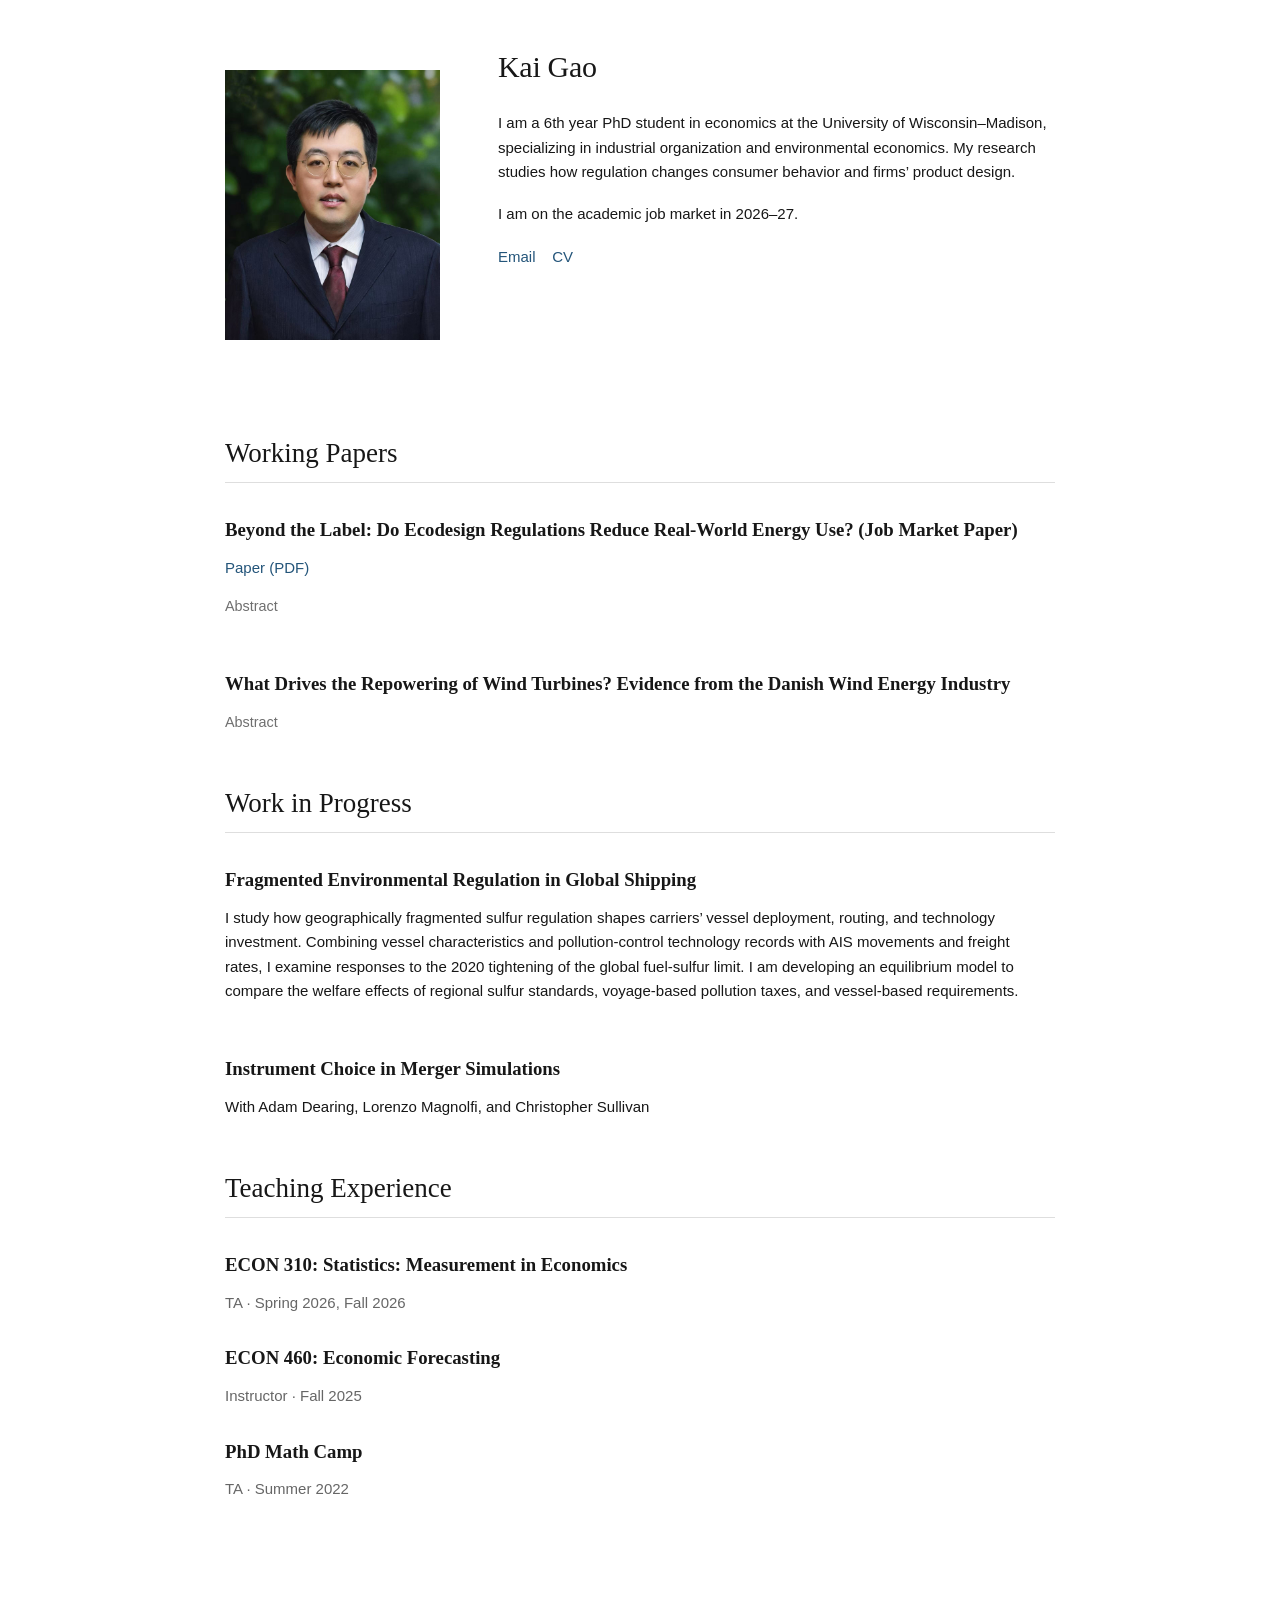
==== docs/index.html @ be26fd82 "Add wind turbine paper abstract" ====
<!DOCTYPE html>
<html xmlns="http://www.w3.org/1999/xhtml" lang="en" xml:lang="en"><head>

<meta charset="utf-8">
<meta name="generator" content="quarto-1.10.18">

<meta name="viewport" content="width=device-width, initial-scale=1.0, user-scalable=yes">

<meta name="description" content="Kai Gao is an Economics PhD candidate at UW–Madison studying industrial organization, environmental economics, energy regulation, and firm product design.">

<title>Kai Gao | Economics PhD Candidate | UW–Madison</title>
<style>
/* Default styles provided by pandoc.
** See https://pandoc.org/MANUAL.html#variables-for-html for config info.
*/
span.smallcaps{font-variant: small-caps;}
div.columns{display: flex; gap: 1.5em;}
div.column{flex: auto;}
@media screen {
div.columns{gap: min(4vw, 1.5em);}
div.column{overflow-x: auto;}
}
div.hanging-indent{margin-left: 1.5em; text-indent: -1.5em;}
ul.task-list{list-style: none;}
ul.task-list li input[type="checkbox"] {
  width: 0.8em;
  margin: 0 0.8em 0.2em -1em; /* quarto-specific, see https://github.com/quarto-dev/quarto-cli/issues/4556 */ 
  vertical-align: middle;
}
.display.math{display: block; text-align: center; margin: 0.5rem auto;}
</style>


<script src="site_libs/clipboard/clipboard.min.js"></script>
<script src="site_libs/quarto-html/tabby.min.js"></script>
<script src="site_libs/quarto-html/popper.min.js"></script>
<script src="site_libs/quarto-html/tippy.umd.min.js"></script>
<link href="site_libs/quarto-html/tippy.css" rel="stylesheet">
<link href="site_libs/quarto-html/light-border.css" rel="stylesheet">
<link href="site_libs/quarto-html/quarto-html-640605f58ae58ee79329c070719e555b.min.css" rel="stylesheet" append-hash="true" data-mode="light">
<link href="site_libs/quarto-html/quarto-syntax-highlighting-64a204ab8560d761af7679ceaba22944.css" rel="stylesheet" id="quarto-text-highlighting-styles">
<style>html{ scroll-behavior: smooth; }</style>
<link rel="canonical" href="https://kgao33.github.io/">


<link rel="stylesheet" href="styles.css">
</head>

<body>





<div class="page-shell">
<div class="hero">
<div class="hero-photo">
<p><img src="images/photo.JPG" class="profile-photo img-fluid" alt="Kai Gao"></p>
</div>
<section id="kai-gao" class="hero-copy">
<h1>Kai Gao</h1>
<p>I am a 6th year PhD student in economics at the University of Wisconsin–Madison, specializing in industrial organization and environmental economics. My research studies how regulation changes consumer behavior and firms’ product design.</p>
<p>I am on the academic job market in 2026–27.</p>
<p><a href="mailto:kgao33@wisc.edu">Email</a> &nbsp;&nbsp; <a href="files/Kai_Gao_CV.pdf">CV</a></p>
</section>
</div>
<h2 id="working-papers">Working Papers</h2>
<section id="beyond-the-label-do-ecodesign-regulations-reduce-real-world-energy-use-jmp" class="paper">
<h3>Beyond the Label: Do Ecodesign Regulations Reduce Real-World Energy Use? (Job Market Paper)</h3>
<p><a href="files/Gao_JMP.pdf">Paper (PDF)</a></p>
<details>
<summary>
Abstract
</summary>
<p>
This paper studies how ecodesign regulation shapes product design and consumer welfare when compliance is tied to a single operating mode rather than overall use. I examine the German washing machine market following the 2021 EU reform, which rescaled energy labels based on Eco-program efficiency and capped the program’s duration to make Eco washes more convenient for consumers. Combining detailed product and wash-program data with an original household survey, I find that consumers prefer higher energy-efficiency ratings, yet use Eco for only about 10 percent of their wash cycles. Survey responses indicate that many interpret the label as measuring whole-machine efficiency. Meanwhile, firms offer more energy-efficient Eco programs but more energy-intensive Cotton programs. To explain these responses, I develop an equilibrium model of product entry and program design and estimate it using a novel approach combining composite conditional likelihood with Gibbs sampling, obtaining estimates comparable to those from full portfolio likelihood without enumerating each firm’s large portfolio choice set. The estimates indicate that the duration cap shifts households that value cleaning performance toward Cotton programs, as shorter Eco cycles clean less thoroughly. This substitution increases firms’ incentives to offer longer, more energy-intensive Cotton cycles. Counterfactual results indicate that, relative to a no-reform benchmark, the 2021 reform increases electricity consumption by 3.12 percent and reduces consumer welfare by €231.1 million. Broadening the efficiency index to include Cotton programs can further increase consumer surplus and reduce electricity expenditure.
</p>
</details>
</section>
<section id="what-drives-the-repowering-of-wind-turbines-evidence-from-the-danish-wind-energy-industry" class="paper">
<h3>What Drives the Repowering of Wind Turbines? Evidence from the Danish Wind Energy Industry</h3>
<details>
<summary>
Abstract
</summary>
<p>
Renewable-energy subsidies affect both investment in new equipment and the incentive to retain existing capital. I study this trade-off in the Danish wind industry, where developers can continue operating, replace aging turbines, or retire a project. I combine turbine records for 2000–2020 with electricity prices and subsidy rules, and develop a dynamic model of project operation and replacement. The revised solution method approximates value functions using basis functions. Repowering is concentrated around early subsidy deadlines. In the historical estimates, feed-in support and scrapping certificates together increase repowered capacity by about 15 percent relative to a scenario without either policy. Extending the modeled support period from ten to twenty years instead reduces repowered capacity by about 4 percent. Longer support raises the return to new investment but also increases the value of keeping existing turbines. A new counterfactual targets production support to project capacity; its quantitative effects await re-estimation. These results highlight the importance of subsidy duration for capital renewal, subject to limitations in project measurement and the estimated investment-cost scale.
</p>
</details>
</section>
<h2 id="work-in-progress">Work in Progress</h2>
<section id="fragmented-environmental-regulation-in-global-shipping" class="paper">
<h3>Fragmented Environmental Regulation in Global Shipping</h3>
<p>I study how geographically fragmented sulfur regulation shapes carriers’ vessel deployment, routing, and technology investment. Combining vessel characteristics and pollution-control technology records with AIS movements and freight rates, I examine responses to the 2020 tightening of the global fuel-sulfur limit. I am developing an equilibrium model to compare the welfare effects of regional sulfur standards, voyage-based pollution taxes, and vessel-based requirements.</p>
</section>
<section id="instrument-choice-in-merger-simulations" class="paper">
<h3>Instrument Choice in Merger Simulations</h3>
<p>With Adam Dearing, Lorenzo Magnolfi, and Christopher Sullivan</p>
</section>
<h2 id="teaching-experience">Teaching Experience</h2>
<section id="econ-310-statistics-measurement-in-economics" class="teaching-entry">
<h3>ECON 310: Statistics: Measurement in Economics</h3>
<p>TA · Spring 2026, Fall 2026</p>
</section>
<section id="econ-460-economic-forecasting" class="teaching-entry">
<h3>ECON 460: Economic Forecasting</h3>
<p>Instructor · Fall 2025</p>
</section>
<section id="phd-math-camp" class="teaching-entry">
<h3>PhD Math Camp</h3>
<p>TA · Summer 2022</p>
</section>
</div>


<script id="quarto-html-after-body" type="application/javascript">
  window.document.addEventListener("DOMContentLoaded", function (event) {
    const tabsets =  window.document.querySelectorAll(".panel-tabset-tabby")
    tabsets.forEach(function(tabset) {
      const tabby = new Tabby('#' + tabset.id);
    });
    const isCodeAnnotation = (el) => {
      for (const clz of el.classList) {
        if (clz.startsWith('code-annotation-')) {                     
          return true;
        }
      }
      return false;
    }
    const onCopySuccess = function(e) {
      // button target
      const button = e.trigger;
      // don't keep focus
      button.blur();
      // flash "checked"
      button.classList.add('code-copy-button-checked');
      var currentTitle = button.getAttribute("title");
      button.setAttribute("title", "Copied!");
      let tooltip;
      if (window.bootstrap) {
        button.setAttribute("data-bs-toggle", "tooltip");
        button.setAttribute("data-bs-placement", "left");
        button.setAttribute("data-bs-title", "Copied!");
        tooltip = new bootstrap.Tooltip(button, 
          { trigger: "manual", 
            customClass: "code-copy-button-tooltip",
            offset: [0, -8]});
        tooltip.show();    
      }
      setTimeout(function() {
        if (tooltip) {
          tooltip.hide();
          button.removeAttribute("data-bs-title");
          button.removeAttribute("data-bs-toggle");
          button.removeAttribute("data-bs-placement");
        }
        button.setAttribute("title", currentTitle);
        button.classList.remove('code-copy-button-checked');
      }, 1000);
      // clear code selection
      e.clearSelection();
    }
    const getTextToCopy = function(trigger) {
      const outerScaffold = trigger.parentElement.cloneNode(true);
      const codeEl = outerScaffold.querySelector('code');
      for (const childEl of codeEl.children) {
        if (isCodeAnnotation(childEl)) {
          childEl.remove();
        }
      }
      return codeEl.innerText;
    }
    const clipboard = new window.ClipboardJS('.code-copy-button:not([data-in-quarto-modal])', {
      text: getTextToCopy
    });
    clipboard.on('success', onCopySuccess);
    if (window.document.getElementById('quarto-embedded-source-code-modal')) {
      const clipboardModal = new window.ClipboardJS('.code-copy-button[data-in-quarto-modal]', {
        text: getTextToCopy,
        container: window.document.getElementById('quarto-embedded-source-code-modal')
      });
      clipboardModal.on('success', onCopySuccess);
    }
      var localhostRegex = new RegExp(/^(?:http|https):\/\/localhost\:?[0-9]*\//);
      var mailtoRegex = new RegExp(/^mailto:/);
        var filterRegex = new RegExp("https:\/\/kgao33\.github\.io\/");
      var isInternal = (href) => {
          return filterRegex.test(href) || localhostRegex.test(href) || mailtoRegex.test(href);
      }
      // Inspect non-navigation links and adorn them if external
     var links = window.document.querySelectorAll('a[href]:not(.nav-link):not(.navbar-brand):not(.toc-action):not(.sidebar-link):not(.sidebar-item-toggle):not(.pagination-link):not(.no-external):not([aria-hidden]):not(.dropdown-item):not(.quarto-navigation-tool):not(.about-link)');
      for (var i=0; i<links.length; i++) {
        const link = links[i];
        if (!isInternal(link.href)) {
          // undo the damage that might have been done by quarto-nav.js in the case of
          // links that we want to consider external
          if (link.dataset.originalHref !== undefined) {
            link.href = link.dataset.originalHref;
          }
            // target, if specified
            link.setAttribute("target", "_blank");
            if (link.getAttribute("rel") === null) {
              link.setAttribute("rel", "noopener");
            }
        }
      }
    function tippyHover(el, contentFn, onTriggerFn, onUntriggerFn) {
      const config = {
        allowHTML: true,
        maxWidth: 500,
        delay: 100,
        arrow: false,
        appendTo: function(el) {
            return el.parentElement;
        },
        interactive: true,
        interactiveBorder: 10,
        theme: 'light-border',
        placement: 'bottom-start',
      };
      if (contentFn) {
        config.content = contentFn;
      }
      if (onTriggerFn) {
        config.onTrigger = onTriggerFn;
      }
      if (onUntriggerFn) {
        config.onUntrigger = onUntriggerFn;
      }
      window.tippy(el, config); 
    }
    const noterefs = window.document.querySelectorAll('a[role="doc-noteref"]');
    for (var i=0; i<noterefs.length; i++) {
      const ref = noterefs[i];
      tippyHover(ref, function() {
        // use id or data attribute instead here
        let href = ref.getAttribute('data-footnote-href') || ref.getAttribute('href');
        try { href = new URL(href).hash; } catch {}
        const id = href.replace(/^#\/?/, "");
        const note = window.document.getElementById(id);
        if (note) {
          return note.innerHTML;
        } else {
          return "";
        }
      });
    }
    const xrefs = window.document.querySelectorAll('a.quarto-xref');
    const processXRef = (id, note) => {
      // Strip column container classes
      const stripColumnClz = (el) => {
        el.classList.remove("page-full", "page-columns");
        if (el.children) {
          for (const child of el.children) {
            stripColumnClz(child);
          }
        }
      }
      stripColumnClz(note)
      if (id === null || id.startsWith('sec-')) {
        // Special case sections, only their first couple elements
        const container = document.createElement("div");
        if (note.children && note.children.length > 2) {
          container.appendChild(note.children[0].cloneNode(true));
          for (let i = 1; i < note.children.length; i++) {
            const child = note.children[i];
            if (child.tagName === "P" && child.innerText === "") {
              continue;
            } else {
              container.appendChild(child.cloneNode(true));
              break;
            }
          }
          if (window.Quarto?.typesetMath) {
            window.Quarto.typesetMath(container);
          }
          return container.innerHTML
        } else {
          if (window.Quarto?.typesetMath) {
            window.Quarto.typesetMath(note);
          }
          return note.innerHTML;
        }
      } else {
        // Remove any anchor links if they are present
        const anchorLink = note.querySelector('a.anchorjs-link');
        if (anchorLink) {
          anchorLink.remove();
        }
        if (window.Quarto?.typesetMath) {
          window.Quarto.typesetMath(note);
        }
        if (note.classList.contains("callout")) {
          return note.outerHTML;
        } else {
          return note.innerHTML;
        }
      }
    }
    for (var i=0; i<xrefs.length; i++) {
      const xref = xrefs[i];
      tippyHover(xref, undefined, function(instance) {
        instance.disable();
        let url = xref.getAttribute('href');
        let hash = undefined; 
        if (url.startsWith('#')) {
          hash = url;
        } else {
          try { hash = new URL(url).hash; } catch {}
        }
        if (hash) {
          const id = hash.replace(/^#\/?/, "");
          const note = window.document.getElementById(id);
          if (note !== null) {
            try {
              const html = processXRef(id, note.cloneNode(true));
              instance.setContent(html);
            } finally {
              instance.enable();
              instance.show();
            }
          } else {
            // See if we can fetch this
            fetch(url.split('#')[0])
            .then(res => res.text())
            .then(html => {
              const parser = new DOMParser();
              const htmlDoc = parser.parseFromString(html, "text/html");
              const note = htmlDoc.getElementById(id);
              if (note !== null) {
                const html = processXRef(id, note);
                instance.setContent(html);
              } 
            }).finally(() => {
              instance.enable();
              instance.show();
            });
          }
        } else {
          // See if we can fetch a full url (with no hash to target)
          // This is a special case and we should probably do some content thinning / targeting
          fetch(url)
          .then(res => res.text())
          .then(html => {
            const parser = new DOMParser();
            const htmlDoc = parser.parseFromString(html, "text/html");
            const note = htmlDoc.querySelector('main.content');
            if (note !== null) {
              // This should only happen for chapter cross references
              // (since there is no id in the URL)
              // remove the first header
              if (note.children.length > 0 && note.children[0].tagName === "HEADER") {
                note.children[0].remove();
              }
              const html = processXRef(null, note);
              instance.setContent(html);
            } 
          }).finally(() => {
            instance.enable();
            instance.show();
          });
        }
      }, function(instance) {
      });
    }
        let selectedAnnoteEl;
        const selectorForAnnotation = ( cell, annotation) => {
          let cellAttr = 'data-code-cell="' + cell + '"';
          let lineAttr = 'data-code-annotation="' +  annotation + '"';
          const selector = 'span[' + cellAttr + '][' + lineAttr + ']';
          return selector;
        }
        const selectCodeLines = (annoteEl) => {
          const doc = window.document;
          const targetCell = annoteEl.getAttribute("data-target-cell");
          const targetAnnotation = annoteEl.getAttribute("data-target-annotation");
          const annoteSpan = window.document.querySelector(selectorForAnnotation(targetCell, targetAnnotation));
          const lines = annoteSpan.getAttribute("data-code-lines").split(",");
          const lineIds = lines.map((line) => {
            return targetCell + "-" + line;
          })
          let top = null;
          let height = null;
          let parent = null;
          if (lineIds.length > 0) {
              //compute the position of the single el (top and bottom and make a div)
              const el = window.document.getElementById(lineIds[0]);
              top = el.offsetTop;
              height = el.offsetHeight;
              parent = el.parentElement.parentElement;
            if (lineIds.length > 1) {
              const lastEl = window.document.getElementById(lineIds[lineIds.length - 1]);
              const bottom = lastEl.offsetTop + lastEl.offsetHeight;
              height = bottom - top;
            }
            if (top !== null && height !== null && parent !== null) {
              // cook up a div (if necessary) and position it 
              let div = window.document.getElementById("code-annotation-line-highlight");
              if (div === null) {
                div = window.document.createElement("div");
                div.setAttribute("id", "code-annotation-line-highlight");
                div.style.position = 'absolute';
                parent.appendChild(div);
              }
              div.style.top = top - 2 + "px";
              div.style.height = height + 4 + "px";
              div.style.left = 0;
              let gutterDiv = window.document.getElementById("code-annotation-line-highlight-gutter");
              if (gutterDiv === null) {
                gutterDiv = window.document.createElement("div");
                gutterDiv.setAttribute("id", "code-annotation-line-highlight-gutter");
                gutterDiv.style.position = 'absolute';
                const codeCell = window.document.getElementById(targetCell);
                const gutter = codeCell.querySelector('.code-annotation-gutter');
                gutter.appendChild(gutterDiv);
              }
              gutterDiv.style.top = top - 2 + "px";
              gutterDiv.style.height = height + 4 + "px";
            }
            selectedAnnoteEl = annoteEl;
          }
        };
        const unselectCodeLines = () => {
          const elementsIds = ["code-annotation-line-highlight", "code-annotation-line-highlight-gutter"];
          elementsIds.forEach((elId) => {
            const div = window.document.getElementById(elId);
            if (div) {
              div.remove();
            }
          });
          selectedAnnoteEl = undefined;
        };
          // Handle positioning of the toggle
      window.addEventListener(
        "resize",
        throttle(() => {
          elRect = undefined;
          if (selectedAnnoteEl) {
            selectCodeLines(selectedAnnoteEl);
          }
        }, 10)
      );
      function throttle(fn, ms) {
      let throttle = false;
      let timer;
        return (...args) => {
          if(!throttle) { // first call gets through
              fn.apply(this, args);
              throttle = true;
          } else { // all the others get throttled
              if(timer) clearTimeout(timer); // cancel #2
              timer = setTimeout(() => {
                fn.apply(this, args);
                timer = throttle = false;
              }, ms);
          }
        };
      }
        // Attach click handler to the DT
        const annoteDls = window.document.querySelectorAll('dt[data-target-cell]');
        for (const annoteDlNode of annoteDls) {
          annoteDlNode.addEventListener('click', (event) => {
            const clickedEl = event.target;
            if (clickedEl !== selectedAnnoteEl) {
              unselectCodeLines();
              const activeEl = window.document.querySelector('dt[data-target-cell].code-annotation-active');
              if (activeEl) {
                activeEl.classList.remove('code-annotation-active');
              }
              selectCodeLines(clickedEl);
              clickedEl.classList.add('code-annotation-active');
            } else {
              // Unselect the line
              unselectCodeLines();
              clickedEl.classList.remove('code-annotation-active');
            }
          });
        }
    const findCites = (el) => {
      const parentEl = el.parentElement;
      if (parentEl) {
        const cites = parentEl.dataset.cites;
        if (cites) {
          return {
            el,
            cites: cites.split(' ')
          };
        } else {
          return findCites(el.parentElement)
        }
      } else {
        return undefined;
      }
    };
    var bibliorefs = window.document.querySelectorAll('a[role="doc-biblioref"]');
    for (var i=0; i<bibliorefs.length; i++) {
      const ref = bibliorefs[i];
      const citeInfo = findCites(ref);
      if (citeInfo) {
        tippyHover(citeInfo.el, function() {
          var popup = window.document.createElement('div');
          citeInfo.cites.forEach(function(cite) {
            var citeDiv = window.document.createElement('div');
            citeDiv.classList.add('hanging-indent');
            citeDiv.classList.add('csl-entry');
            var biblioDiv = window.document.getElementById('ref-' + cite);
            if (biblioDiv) {
              citeDiv.innerHTML = biblioDiv.innerHTML;
            }
            popup.appendChild(citeDiv);
          });
          return popup.innerHTML;
        });
      }
    }
  });
  </script>




<script src="site_libs/quarto-html/zenscroll-min.js"></script>
</body></html>
---- docs/site_libs/quarto-html/tippy.css ----
.tippy-box[data-animation=fade][data-state=hidden]{opacity:0}[data-tippy-root]{max-width:calc(100vw - 10px)}.tippy-box{position:relative;background-color:#333;color:#fff;border-radius:4px;font-size:14px;line-height:1.4;white-space:normal;outline:0;transition-property:transform,visibility,opacity}.tippy-box[data-placement^=top]>.tippy-arrow{bottom:0}.tippy-box[data-placement^=top]>.tippy-arrow:before{bottom:-7px;left:0;border-width:8px 8px 0;border-top-color:initial;transform-origin:center top}.tippy-box[data-placement^=bottom]>.tippy-arrow{top:0}.tippy-box[data-placement^=bottom]>.tippy-arrow:before{top:-7px;left:0;border-width:0 8px 8px;border-bottom-color:initial;transform-origin:center bottom}.tippy-box[data-placement^=left]>.tippy-arrow{right:0}.tippy-box[data-placement^=left]>.tippy-arrow:before{border-width:8px 0 8px 8px;border-left-color:initial;right:-7px;transform-origin:center left}.tippy-box[data-placement^=right]>.tippy-arrow{left:0}.tippy-box[data-placement^=right]>.tippy-arrow:before{left:-7px;border-width:8px 8px 8px 0;border-right-color:initial;transform-origin:center right}.tippy-box[data-inertia][data-state=visible]{transition-timing-function:cubic-bezier(.54,1.5,.38,1.11)}.tippy-arrow{width:16px;height:16px;color:#333}.tippy-arrow:before{content:"";position:absolute;border-color:transparent;border-style:solid}.tippy-content{position:relative;padding:5px 9px;z-index:1}
---- docs/site_libs/quarto-html/light-border.css ----
.tippy-box[data-theme~=light-border]{background-color:#fff;background-clip:padding-box;border:1px solid rgba(0,8,16,.15);color:#333;box-shadow:0 4px 14px -2px rgba(0,8,16,.08)}.tippy-box[data-theme~=light-border]>.tippy-backdrop{background-color:#fff}.tippy-box[data-theme~=light-border]>.tippy-arrow:after,.tippy-box[data-theme~=light-border]>.tippy-svg-arrow:after{content:"";position:absolute;z-index:-1}.tippy-box[data-theme~=light-border]>.tippy-arrow:after{border-color:transparent;border-style:solid}.tippy-box[data-theme~=light-border][data-placement^=top]>.tippy-arrow:before{border-top-color:#fff}.tippy-box[data-theme~=light-border][data-placement^=top]>.tippy-arrow:after{border-top-color:rgba(0,8,16,.2);border-width:7px 7px 0;top:17px;left:1px}.tippy-box[data-theme~=light-border][data-placement^=top]>.tippy-svg-arrow>svg{top:16px}.tippy-box[data-theme~=light-border][data-placement^=top]>.tippy-svg-arrow:after{top:17px}.tippy-box[data-theme~=light-border][data-placement^=bottom]>.tippy-arrow:before{border-bottom-color:#fff;bottom:16px}.tippy-box[data-theme~=light-border][data-placement^=bottom]>.tippy-arrow:after{border-bottom-color:rgba(0,8,16,.2);border-width:0 7px 7px;bottom:17px;left:1px}.tippy-box[data-theme~=light-border][data-placement^=bottom]>.tippy-svg-arrow>svg{bottom:16px}.tippy-box[data-theme~=light-border][data-placement^=bottom]>.tippy-svg-arrow:after{bottom:17px}.tippy-box[data-theme~=light-border][data-placement^=left]>.tippy-arrow:before{border-left-color:#fff}.tippy-box[data-theme~=light-border][data-placement^=left]>.tippy-arrow:after{border-left-color:rgba(0,8,16,.2);border-width:7px 0 7px 7px;left:17px;top:1px}.tippy-box[data-theme~=light-border][data-placement^=left]>.tippy-svg-arrow>svg{left:11px}.tippy-box[data-theme~=light-border][data-placement^=left]>.tippy-svg-arrow:after{left:12px}.tippy-box[data-theme~=light-border][data-placement^=right]>.tippy-arrow:before{border-right-color:#fff;right:16px}.tippy-box[data-theme~=light-border][data-placement^=right]>.tippy-arrow:after{border-width:7px 7px 7px 0;right:17px;top:1px;border-right-color:rgba(0,8,16,.2)}.tippy-box[data-theme~=light-border][data-placement^=right]>.tippy-svg-arrow>svg{right:11px}.tippy-box[data-theme~=light-border][data-placement^=right]>.tippy-svg-arrow:after{right:12px}.tippy-box[data-theme~=light-border]>.tippy-svg-arrow{fill:#fff}.tippy-box[data-theme~=light-border]>.tippy-svg-arrow:after{background-image:url([data-uri]);background-size:16px 6px;width:16px;height:6px}
---- docs/site_libs/quarto-html/quarto-html-640605f58ae58ee79329c070719e555b.min.css ----
.top-right{position:absolute;top:1em;right:1em}.visually-hidden{border:0;clip:rect(0 0 0 0);height:auto;margin:0;overflow:hidden;padding:0;position:absolute;width:1px;white-space:nowrap}.hidden{display:none !important}.zindex-bottom{z-index:-1 !important}figure.figure{display:block}.quarto-layout-panel{margin-bottom:1em}.quarto-layout-panel>figure{width:100%}.quarto-layout-panel>figure>figcaption,.quarto-layout-panel>.panel-caption{margin-top:10pt}.quarto-layout-panel>.table-caption{margin-top:0px}.table-caption p{margin-bottom:.5em}.quarto-layout-row{display:flex;flex-direction:row;align-items:flex-start}.quarto-layout-valign-top{align-items:flex-start}.quarto-layout-valign-bottom{align-items:flex-end}.quarto-layout-valign-center{align-items:center}.quarto-layout-cell{position:relative;margin-right:20px}.quarto-layout-cell:last-child{margin-right:0}.quarto-layout-cell figure,.quarto-layout-cell>p{margin:.2em}.quarto-layout-cell img{max-width:100%}.quarto-layout-cell .html-widget{width:100% !important}.quarto-layout-cell div figure p{margin:0}.quarto-layout-cell figure{display:block;margin-inline-start:0;margin-inline-end:0}.quarto-layout-cell table{display:inline-table}.quarto-layout-cell-subref figcaption,figure .quarto-layout-row figure figcaption{text-align:center;font-style:italic}.quarto-figure{position:relative;margin-bottom:1em}.quarto-figure>figure{width:100%;margin-bottom:0}.quarto-figure-left>figure>p,.quarto-figure-left>figure>div{text-align:left}.quarto-figure-center>figure>p,.quarto-figure-center>figure>div{text-align:center}.quarto-figure-right>figure>p,.quarto-figure-right>figure>div{text-align:right}.quarto-figure>figure>div.cell-annotation,.quarto-figure>figure>div code{text-align:left}figure>p:empty{display:none}figure>p:first-child{margin-top:0;margin-bottom:0}figure>figcaption.quarto-float-caption-bottom{margin-bottom:.5em}figure>figcaption.quarto-float-caption-top{margin-top:.5em}div[id^=tbl-]{position:relative}.quarto-figure>.anchorjs-link{position:absolute;top:.6em;right:.5em}div[id^=tbl-]>.anchorjs-link{position:absolute;top:.7em;right:.3em}.quarto-figure:hover>.anchorjs-link,div[id^=tbl-]:hover>.anchorjs-link,h2:hover>.anchorjs-link,h3:hover>.anchorjs-link,h4:hover>.anchorjs-link,h5:hover>.anchorjs-link,h6:hover>.anchorjs-link,.reveal-anchorjs-link>.anchorjs-link{opacity:1}#title-block-header{margin-block-end:1rem;position:relative;margin-top:-1px}#title-block-header .abstract{margin-block-start:1rem}#title-block-header .abstract .abstract-title{font-weight:600}#title-block-header a{text-decoration:none}#title-block-header .author,#title-block-header .date,#title-block-header .doi{margin-block-end:.2rem}#title-block-header .quarto-title-block>div{display:flex}#title-block-header .quarto-title-block>div>h1{flex-grow:1}#title-block-header .quarto-title-block>div>button{flex-shrink:0;height:2.25rem;margin-top:0}tr.header>th>p:last-of-type{margin-bottom:0px}table,table.table{margin-top:.5rem;margin-bottom:.5rem}caption,.table-caption{padding-top:.5rem;padding-bottom:.5rem;text-align:center}figure.quarto-float-tbl figcaption.quarto-float-caption-top{margin-top:.5rem;margin-bottom:.25rem;text-align:center}figure.quarto-float-tbl figcaption.quarto-float-caption-bottom{padding-top:.25rem;margin-bottom:.5rem;text-align:center}.utterances{max-width:none;margin-left:-8px}iframe{margin-bottom:1em}details{margin-bottom:1em}details[show]{margin-bottom:0}details>summary{color:rgb(110.5,110.5,110.5)}details>summary>p:only-child{display:inline}div.code-copy-outer-scaffold{position:relative}dd code:not(.sourceCode),p code:not(.sourceCode){white-space:pre-wrap}code{white-space:pre}@media print{code{white-space:pre-wrap}}pre>code{display:block}pre>code.sourceCode{white-space:pre}pre>code.sourceCode>span>a:first-child::before{text-decoration:none}pre.code-overflow-wrap>code.sourceCode{white-space:pre-wrap}pre.code-overflow-scroll>code.sourceCode{white-space:pre}code a:any-link{color:inherit;text-decoration:none}code a:hover{color:inherit;text-decoration:underline}ul.task-list{padding-left:1em}[data-tippy-root]{display:inline-block}.tippy-content .footnote-back{display:none}.footnote-back{margin-left:.2em}.tippy-content{overflow-x:auto}.quarto-embedded-source-code{display:none}.quarto-unresolved-ref{font-weight:600}.quarto-cover-image{max-width:35%;float:right;margin-left:30px}.cell-output-display .widget-subarea{margin-bottom:1em}.cell-output-display:not(.no-overflow-x),.knitsql-table:not(.no-overflow-x){overflow-x:auto}.panel-input{margin-bottom:1em}.panel-input>div,.panel-input>div>div{display:inline-block;vertical-align:top;padding-right:12px}.panel-input>p:last-child{margin-bottom:0}.layout-sidebar{margin-bottom:1em}.layout-sidebar .tab-content{border:none}.tab-content>.page-columns.active{display:grid}div.sourceCode>iframe{width:100%;height:300px;margin-bottom:-0.5em}a{text-underline-offset:3px}.callout pre.sourceCode{padding-left:0}div.ansi-escaped-output{font-family:monospace;display:block}/*!
*
* ansi colors from IPython notebook's
*
* we also add `bright-[color]-` synonyms for the `-[color]-intense` classes since
* that seems to be what ansi_up emits
*
*/.ansi-black-fg{color:#3e424d}.ansi-black-bg{background-color:#3e424d}.ansi-black-intense-black,.ansi-bright-black-fg{color:#282c36}.ansi-black-intense-black,.ansi-bright-black-bg{background-color:#282c36}.ansi-red-fg{color:#e75c58}.ansi-red-bg{background-color:#e75c58}.ansi-red-intense-red,.ansi-bright-red-fg{color:#b22b31}.ansi-red-intense-red,.ansi-bright-red-bg{background-color:#b22b31}.ansi-green-fg{color:#00a250}.ansi-green-bg{background-color:#00a250}.ansi-green-intense-green,.ansi-bright-green-fg{color:#007427}.ansi-green-intense-green,.ansi-bright-green-bg{background-color:#007427}.ansi-yellow-fg{color:#ddb62b}.ansi-yellow-bg{background-color:#ddb62b}.ansi-yellow-intense-yellow,.ansi-bright-yellow-fg{color:#b27d12}.ansi-yellow-intense-yellow,.ansi-bright-yellow-bg{background-color:#b27d12}.ansi-blue-fg{color:#208ffb}.ansi-blue-bg{background-color:#208ffb}.ansi-blue-intense-blue,.ansi-bright-blue-fg{color:#0065ca}.ansi-blue-intense-blue,.ansi-bright-blue-bg{background-color:#0065ca}.ansi-magenta-fg{color:#d160c4}.ansi-magenta-bg{background-color:#d160c4}.ansi-magenta-intense-magenta,.ansi-bright-magenta-fg{color:#a03196}.ansi-magenta-intense-magenta,.ansi-bright-magenta-bg{background-color:#a03196}.ansi-cyan-fg{color:#60c6c8}.ansi-cyan-bg{background-color:#60c6c8}.ansi-cyan-intense-cyan,.ansi-bright-cyan-fg{color:#258f8f}.ansi-cyan-intense-cyan,.ansi-bright-cyan-bg{background-color:#258f8f}.ansi-white-fg{color:#c5c1b4}.ansi-white-bg{background-color:#c5c1b4}.ansi-white-intense-white,.ansi-bright-white-fg{color:#a1a6b2}.ansi-white-intense-white,.ansi-bright-white-bg{background-color:#a1a6b2}.ansi-default-inverse-fg{color:#fff}.ansi-default-inverse-bg{background-color:#000}.ansi-bold{font-weight:bold}.ansi-underline{text-decoration:underline}:root{--quarto-body-bg: #fff;--quarto-body-color: #222;--quarto-text-muted: rgb(110.5, 110.5, 110.5);--quarto-border-color: rgb(110.5, 110.5, 110.5);--quarto-border-width: 1px;--quarto-border-radius: 4px}table.gt_table{color:var(--quarto-body-color);font-size:1em;width:100%;background-color:rgba(0,0,0,0);border-top-width:inherit;border-bottom-width:inherit;border-color:var(--quarto-border-color)}table.gt_table th.gt_column_spanner_outer{color:var(--quarto-body-color);background-color:rgba(0,0,0,0);border-top-width:inherit;border-bottom-width:inherit;border-color:var(--quarto-border-color)}table.gt_table th.gt_col_heading{color:var(--quarto-body-color);font-weight:bold;background-color:rgba(0,0,0,0)}table.gt_table thead.gt_col_headings{border-bottom:1px solid currentColor;border-top-width:inherit;border-top-color:var(--quarto-border-color)}table.gt_table thead.gt_col_headings:not(:first-child){border-top-width:1px;border-top-color:var(--quarto-border-color)}table.gt_table td.gt_row{border-bottom-width:1px;border-bottom-color:var(--quarto-border-color);border-top-width:0px}table.gt_table tbody.gt_table_body{border-top-width:1px;border-bottom-width:1px;border-bottom-color:var(--quarto-border-color);border-top-color:currentColor}div.columns{display:initial;gap:initial}div.column{display:inline-block;overflow-x:initial;vertical-align:top;width:50%}.code-annotation-tip-content{word-wrap:break-word}.code-annotation-container-hidden{display:none !important}dl.code-annotation-container-grid{display:grid;grid-template-columns:min-content auto}dl.code-annotation-container-grid dt{grid-column:1}dl.code-annotation-container-grid dd{grid-column:2}pre.sourceCode.code-annotation-code{padding-right:0}code.sourceCode .code-annotation-anchor{z-index:100;position:relative;float:right;background-color:rgba(0,0,0,0)}input[type=checkbox]{margin-right:.5ch}:root{--mermaid-bg-color: #fff;--mermaid-edge-color: #999;--mermaid-node-fg-color: #222;--mermaid-fg-color: #222;--mermaid-fg-color--lighter: rgb(59.5, 59.5, 59.5);--mermaid-fg-color--lightest: #555555;--mermaid-font-family: sans-serif;--mermaid-label-bg-color: #fff;--mermaid-label-fg-color: #468;--mermaid-node-bg-color: rgba(68, 102, 136, 0.1);--mermaid-node-fg-color: #222}@media print{:root{font-size:11pt}#quarto-sidebar,#TOC,.nav-page{display:none}.page-columns .content{grid-column-start:page-start}.fixed-top{position:relative}.panel-caption,.figure-caption,figcaption{color:#666}}body.quarto-light .dark-content{display:none !important}body.quarto-dark .light-content{display:none !important}.code-copy-button{position:absolute;top:0;right:0;border:0;margin-top:5px;margin-right:5px;background-color:rgba(0,0,0,0);z-index:3}.code-copy-button-tooltip{font-size:.75em}div.code-copy-outer-scaffold:hover>.code-copy-button>.bi::before{display:inline-block;height:1rem;width:1rem;content:"";vertical-align:-0.125em;background-image:url('data:image/svg+xml,<svg xmlns="http://www.w3.org/2000/svg" width="16" height="16" fill="rgb(111, 111, 111)" viewBox="0 0 16 16"><path d="M4 1.5H3a2 2 0 0 0-2 2V14a2 2 0 0 0 2 2h10a2 2 0 0 0 2-2V3.5a2 2 0 0 0-2-2h-1v1h1a1 1 0 0 1 1 1V14a1 1 0 0 1-1 1H3a1 1 0 0 1-1-1V3.5a1 1 0 0 1 1-1h1v-1z"/><path d="M9.5 1a.5.5 0 0 1 .5.5v1a.5.5 0 0 1-.5.5h-3a.5.5 0 0 1-.5-.5v-1a.5.5 0 0 1 .5-.5h3zm-3-1A1.5 1.5 0 0 0 5 1.5v1A1.5 1.5 0 0 0 6.5 4h3A1.5 1.5 0 0 0 11 2.5v-1A1.5 1.5 0 0 0 9.5 0h-3z"/></svg>');background-repeat:no-repeat;background-size:1rem 1rem}div.code-copy-outer-scaffold:hover>.code-copy-button-checked>.bi::before{background-image:url('data:image/svg+xml,<svg xmlns="http://www.w3.org/2000/svg" width="16" height="16" fill="rgb(111, 111, 111)" viewBox="0 0 16 16"><path d="M13.854 3.646a.5.5 0 0 1 0 .708l-7 7a.5.5 0 0 1-.708 0l-3.5-3.5a.5.5 0 1 1 .708-.708L6.5 10.293l6.646-6.647a.5.5 0 0 1 .708 0z"/></svg>')}div.code-copy-outer-scaffold:hover>.code-copy-button:hover>.bi::before{background-image:url('data:image/svg+xml,<svg xmlns="http://www.w3.org/2000/svg" width="16" height="16" fill="rgb(13, 110, 253)" viewBox="0 0 16 16"><path d="M4 1.5H3a2 2 0 0 0-2 2V14a2 2 0 0 0 2 2h10a2 2 0 0 0 2-2V3.5a2 2 0 0 0-2-2h-1v1h1a1 1 0 0 1 1 1V14a1 1 0 0 1-1 1H3a1 1 0 0 1-1-1V3.5a1 1 0 0 1 1-1h1v-1z"/><path d="M9.5 1a.5.5 0 0 1 .5.5v1a.5.5 0 0 1-.5.5h-3a.5.5 0 0 1-.5-.5v-1a.5.5 0 0 1 .5-.5h3zm-3-1A1.5 1.5 0 0 0 5 1.5v1A1.5 1.5 0 0 0 6.5 4h3A1.5 1.5 0 0 0 11 2.5v-1A1.5 1.5 0 0 0 9.5 0h-3z"/></svg>')}div.code-copy-outer-scaffold:hover>.code-copy-button-checked:hover>.bi::before{background-image:url('data:image/svg+xml,<svg xmlns="http://www.w3.org/2000/svg" width="16" height="16" fill="rgb(13, 110, 253)"  viewBox="0 0 16 16"><path d="M13.854 3.646a.5.5 0 0 1 0 .708l-7 7a.5.5 0 0 1-.708 0l-3.5-3.5a.5.5 0 1 1 .708-.708L6.5 10.293l6.646-6.647a.5.5 0 0 1 .708 0z"/></svg>')}.panel-tabset [role=tablist]{border-bottom:1px solid #dee2e6;list-style:none;margin:0;padding:0;width:100%}.panel-tabset [role=tablist] *{-webkit-box-sizing:border-box;box-sizing:border-box}@media(min-width: 30em){.panel-tabset [role=tablist] li{display:inline-block}}.panel-tabset [role=tab]{border:1px solid rgba(0,0,0,0);border-top-color:#dee2e6;display:block;padding:.5em 1em;text-decoration:none}@media(min-width: 30em){.panel-tabset [role=tab]{border-top-color:rgba(0,0,0,0);display:inline-block;margin-bottom:-1px}}.panel-tabset [role=tab][aria-selected=true]{background-color:#dee2e6}@media(min-width: 30em){.panel-tabset [role=tab][aria-selected=true]{background-color:rgba(0,0,0,0);border:1px solid #dee2e6;border-bottom-color:#fff}}@media(min-width: 30em){.panel-tabset [role=tab]:hover:not([aria-selected=true]){border:1px solid #dee2e6}}.img-fluid{max-width:100%;height:auto}:root{--quarto-scss-export-body-bg: #fff;--quarto-scss-export-body-color: #222;--quarto-scss-export-text-muted: rgb(110.5, 110.5, 110.5);--quarto-scss-export-border-color: rgb(110.5, 110.5, 110.5);--quarto-scss-export-table-border-color: rgb(110.5, 110.5, 110.5);--quarto-scss-export-btn-code-copy-color: rgb(110.5, 110.5, 110.5);--quarto-scss-export-btn-code-copy-color-active: #0d6efd;--quarto-scss-export-primary: #468;--quarto-scss-export-secondary: #999;--quarto-scss-export-mermaid-bg-color: #fff;--quarto-scss-export-mermaid-edge-color: #999;--quarto-scss-export-mermaid-node-fg-color: #222;--quarto-scss-export-mermaid-fg-color: #222;--quarto-scss-export-mermaid-fg-color--lighter: rgb(59.5, 59.5, 59.5);--quarto-scss-export-mermaid-fg-color--lightest: #555555;--quarto-scss-export-mermaid-label-bg-color: #fff;--quarto-scss-export-mermaid-label-fg-color: #468;--quarto-scss-export-mermaid-node-bg-color: rgba(68, 102, 136, 0.1);--quarto-scss-export-tabset-border-color: rgb(222, 226, 230)}
---- docs/site_libs/quarto-html/quarto-syntax-highlighting-64a204ab8560d761af7679ceaba22944.css ----
/* quarto syntax highlight colors */
:root {
  --quarto-hl-ot-color: #003B4F;
  --quarto-hl-at-color: #657422;
  --quarto-hl-ss-color: #20794D;
  --quarto-hl-an-color: #5E5E5E;
  --quarto-hl-fu-color: #4758AB;
  --quarto-hl-st-color: #20794D;
  --quarto-hl-cf-color: #003B4F;
  --quarto-hl-op-color: #5E5E5E;
  --quarto-hl-er-color: #AD0000;
  --quarto-hl-bn-color: #AD0000;
  --quarto-hl-al-color: #AD0000;
  --quarto-hl-va-color: #111111;
  --quarto-hl-bu-color: inherit;
  --quarto-hl-ex-color: inherit;
  --quarto-hl-pp-color: #AD0000;
  --quarto-hl-in-color: #5E5E5E;
  --quarto-hl-vs-color: #20794D;
  --quarto-hl-wa-color: #5E5E5E;
  --quarto-hl-do-color: #5E5E5E;
  --quarto-hl-im-color: #00769E;
  --quarto-hl-ch-color: #20794D;
  --quarto-hl-dt-color: #AD0000;
  --quarto-hl-fl-color: #AD0000;
  --quarto-hl-co-color: #5E5E5E;
  --quarto-hl-cv-color: #5E5E5E;
  --quarto-hl-cn-color: #8f5902;
  --quarto-hl-sc-color: #5E5E5E;
  --quarto-hl-dv-color: #AD0000;
  --quarto-hl-kw-color: #003B4F;
}

/* other quarto variables */
:root {
  --quarto-font-monospace: SFMono-Regular, Menlo, Monaco, Consolas, "Liberation Mono", "Courier New", monospace;
}

/* syntax highlight based on Pandoc's rules */
pre > code.sourceCode > span {
  color: #003B4F;
}

code.sourceCode > span {
  color: #003B4F;
}

div.sourceCode,
div.sourceCode pre.sourceCode {
  color: #003B4F;
}

/* Normal */
code span {
  color: #003B4F;
}

/* Alert */
code span.al {
  color: #AD0000;
  font-style: inherit;
}

/* Annotation */
code span.an {
  color: #5E5E5E;
  font-style: inherit;
}

/* Attribute */
code span.at {
  color: #657422;
  font-style: inherit;
}

/* BaseN */
code span.bn {
  color: #AD0000;
  font-style: inherit;
}

/* BuiltIn */
code span.bu {
  font-style: inherit;
}

/* ControlFlow */
code span.cf {
  color: #003B4F;
  font-weight: bold;
  font-style: inherit;
}

/* Char */
code span.ch {
  color: #20794D;
  font-style: inherit;
}

/* Constant */
code span.cn {
  color: #8f5902;
  font-style: inherit;
}

/* Comment */
code span.co {
  color: #5E5E5E;
  font-style: inherit;
}

/* CommentVar */
code span.cv {
  color: #5E5E5E;
  font-style: italic;
}

/* Documentation */
code span.do {
  color: #5E5E5E;
  font-style: italic;
}

/* DataType */
code span.dt {
  color: #AD0000;
  font-style: inherit;
}

/* DecVal */
code span.dv {
  color: #AD0000;
  font-style: inherit;
}

/* Error */
code span.er {
  color: #AD0000;
  font-style: inherit;
}

/* Extension */
code span.ex {
  font-style: inherit;
}

/* Float */
code span.fl {
  color: #AD0000;
  font-style: inherit;
}

/* Function */
code span.fu {
  color: #4758AB;
  font-style: inherit;
}

/* Import */
code span.im {
  color: #00769E;
  font-style: inherit;
}

/* Information */
code span.in {
  color: #5E5E5E;
  font-style: inherit;
}

/* Keyword */
code span.kw {
  color: #003B4F;
  font-weight: bold;
  font-style: inherit;
}

/* Operator */
code span.op {
  color: #5E5E5E;
  font-style: inherit;
}

/* Other */
code span.ot {
  color: #003B4F;
  font-style: inherit;
}

/* Preprocessor */
code span.pp {
  color: #AD0000;
  font-style: inherit;
}

/* SpecialChar */
code span.sc {
  color: #5E5E5E;
  font-style: inherit;
}

/* SpecialString */
code span.ss {
  color: #20794D;
  font-style: inherit;
}

/* String */
code span.st {
  color: #20794D;
  font-style: inherit;
}

/* Variable */
code span.va {
  color: #111111;
  font-style: inherit;
}

/* VerbatimString */
code span.vs {
  color: #20794D;
  font-style: inherit;
}

/* Warning */
code span.wa {
  color: #5E5E5E;
  font-style: italic;
}

.prevent-inlining {
  content: "</";
}

/*# sourceMappingURL=9d8d5bb603a83b8298b89080a598c93b.css.map */
---- docs/styles.css ----
:root {
  --text: #171717;
  --muted: #666666;
  --line: #dedede;
  --link: #24557a;
  --page-width: 940px;
}

/* --------------------------------
   Global
-------------------------------- */

html {
  font-size: 15px;
  scroll-behavior: smooth;
}

body {
  margin: 0;
  background: #ffffff;
  color: var(--text);
  font-family: Arial, Helvetica, sans-serif;
  font-size: 1rem;
  line-height: 1.62;
}

/* Remove Quarto's default background effects */
body,
.navbar,
.nav-footer {
  background-color: #ffffff !important;
}

/* --------------------------------
   Main page width and spacing
-------------------------------- */

.page-shell {
  width: 100%;
  max-width: var(--page-width);
  margin-left: auto;
  margin-right: auto;
  padding: 50px 55px 85px;
  box-sizing: border-box;
}

main {
  width: 100% !important;
  max-width: none !important;
  margin: 0 !important;
  padding: 0 !important;
}

/* --------------------------------
   Navbar
-------------------------------- */

.navbar {
  max-width: var(--page-width);
  margin-left: auto;
  margin-right: auto;
  padding: 24px 55px 8px;
  border: none !important;
  box-shadow: none !important;
  box-sizing: border-box;
}

.navbar-brand {
  display: none !important;
}

.navbar-collapse {
  justify-content: flex-end;
}

.navbar-nav {
  gap: 24px;
}

.nav-link {
  color: var(--text) !important;
  font-size: 0.95rem;
  font-weight: 400;
  padding-left: 0 !important;
  padding-right: 0 !important;
}

.nav-link:hover {
  color: var(--link) !important;
}

/* --------------------------------
   Hero / bio section
-------------------------------- */

.hero {
  display: grid;
  grid-template-columns: 215px minmax(0, 1fr);
  column-gap: 58px;
  align-items: start;
  margin-top: 5px;
  margin-bottom: 82px;
}

.hero-photo {
  width: 215px;
}

.profile-photo {
  display: block;
  width: 215px;
  height: 270px;
  object-fit: cover;
  object-position: center top;
  border: none;
}

.hero-copy {
  padding-top: 0;
}

.hero-copy h1 {
  margin: -4px 0 28px;
  font-family: Georgia, "Times New Roman", serif;
  font-size: 2rem;
  font-weight: 500;
  line-height: 1.08;
  letter-spacing: -0.01em;
}

.hero-copy p {
  max-width: 610px;
  margin-top: 0;
  margin-bottom: 18px;
}

.hero-copy strong {
  font-weight: 600;
}

/* --------------------------------
   Links
-------------------------------- */

a {
  color: var(--link);
  text-decoration: none;
}

a:hover {
  color: var(--link);
  text-decoration: underline;
}

/* --------------------------------
   Section heading
-------------------------------- */

h2 {
  margin: 0 0 34px;
  padding-bottom: 11px;
  border-bottom: 1px solid var(--line);

  font-family: Georgia, "Times New Roman", serif;
  font-size: 1.8rem;
  font-weight: 500;
  line-height: 1.25;
}

/* --------------------------------
   Papers
-------------------------------- */

.paper {
  margin-bottom: 53px;
}

.paper h3,
.teaching-entry h3 {
  max-width: 820px;
  margin: 0 0 13px;

  font-family: Georgia, "Times New Roman", serif;
  font-size: 1.25rem;
  font-weight: 600;
  line-height: 1.38;
}

.paper p {
  max-width: 810px;
  margin-top: 0;
  margin-bottom: 14px;
}

.paper-links {
  display: inline-block;
  margin-top: 10px;

  color: var(--muted);
  font-size: 0.94rem;
}

.teaching-entry {
  margin-bottom: 30px;
}

.teaching-entry p {
  margin: 0;
  color: var(--muted);
}

/* --------------------------------
   Expandable abstract
-------------------------------- */

details {
  max-width: 810px;
  margin-top: 13px;
  margin-bottom: 5px;
}

summary {
  display: inline-block;
  cursor: pointer;
  color: var(--link);
  font-size: 0.96rem;
  list-style: none;
}

summary::-webkit-details-marker {
  display: none;
}

summary:hover {
  text-decoration: underline;
}

details[open] summary {
  margin-bottom: 12px;
}

details p {
  margin-top: 0;
  color: var(--muted);
}

/* --------------------------------
   Footer
-------------------------------- */

.nav-footer {
  border-top: 1px solid var(--line);
  color: var(--muted);
  font-size: 0.88rem;
  padding-top: 20px;
  padding-bottom: 20px;
}

/* --------------------------------
   Remove unnecessary Quarto spacing
-------------------------------- */

#quarto-content {
  padding: 0 !important;
}

.page-columns {
  display: block !important;
}

.content {
  width: 100% !important;
  max-width: none !important;
}

/* --------------------------------
   Tablet
-------------------------------- */

@media (max-width: 900px) {

  .page-shell {
    padding-left: 45px;
    padding-right: 45px;
  }

  .navbar {
    padding-left: 45px;
    padding-right: 45px;
  }

  .hero {
    grid-template-columns: 190px minmax(0, 1fr);
    column-gap: 45px;
  }

  .hero-photo,
  .profile-photo {
    width: 190px;
  }

  .profile-photo {
    height: 240px;
  }

  .hero-copy h1 {
    font-size: 1.9rem;
  }
}

/* --------------------------------
   Mobile
-------------------------------- */

@media (max-width: 680px) {

  .page-shell {
    padding: 28px 24px 65px;
  }

  .navbar {
    padding: 18px 24px 5px;
  }

  .hero {
    display: block;
    margin-bottom: 58px;
  }

  .hero-photo {
    width: 190px;
    margin-bottom: 28px;
  }

  .profile-photo {
    width: 190px;
    height: 235px;
  }

  .hero-copy h1 {
    margin-top: 0;
    margin-bottom: 22px;
    font-size: 1.8rem;
  }

  h2 {
    font-size: 1.62rem;
    margin-bottom: 28px;
  }

  .paper {
    margin-bottom: 45px;
  }

  .paper h3,
  .teaching-entry h3 {
    font-size: 1.17rem;
  }
}
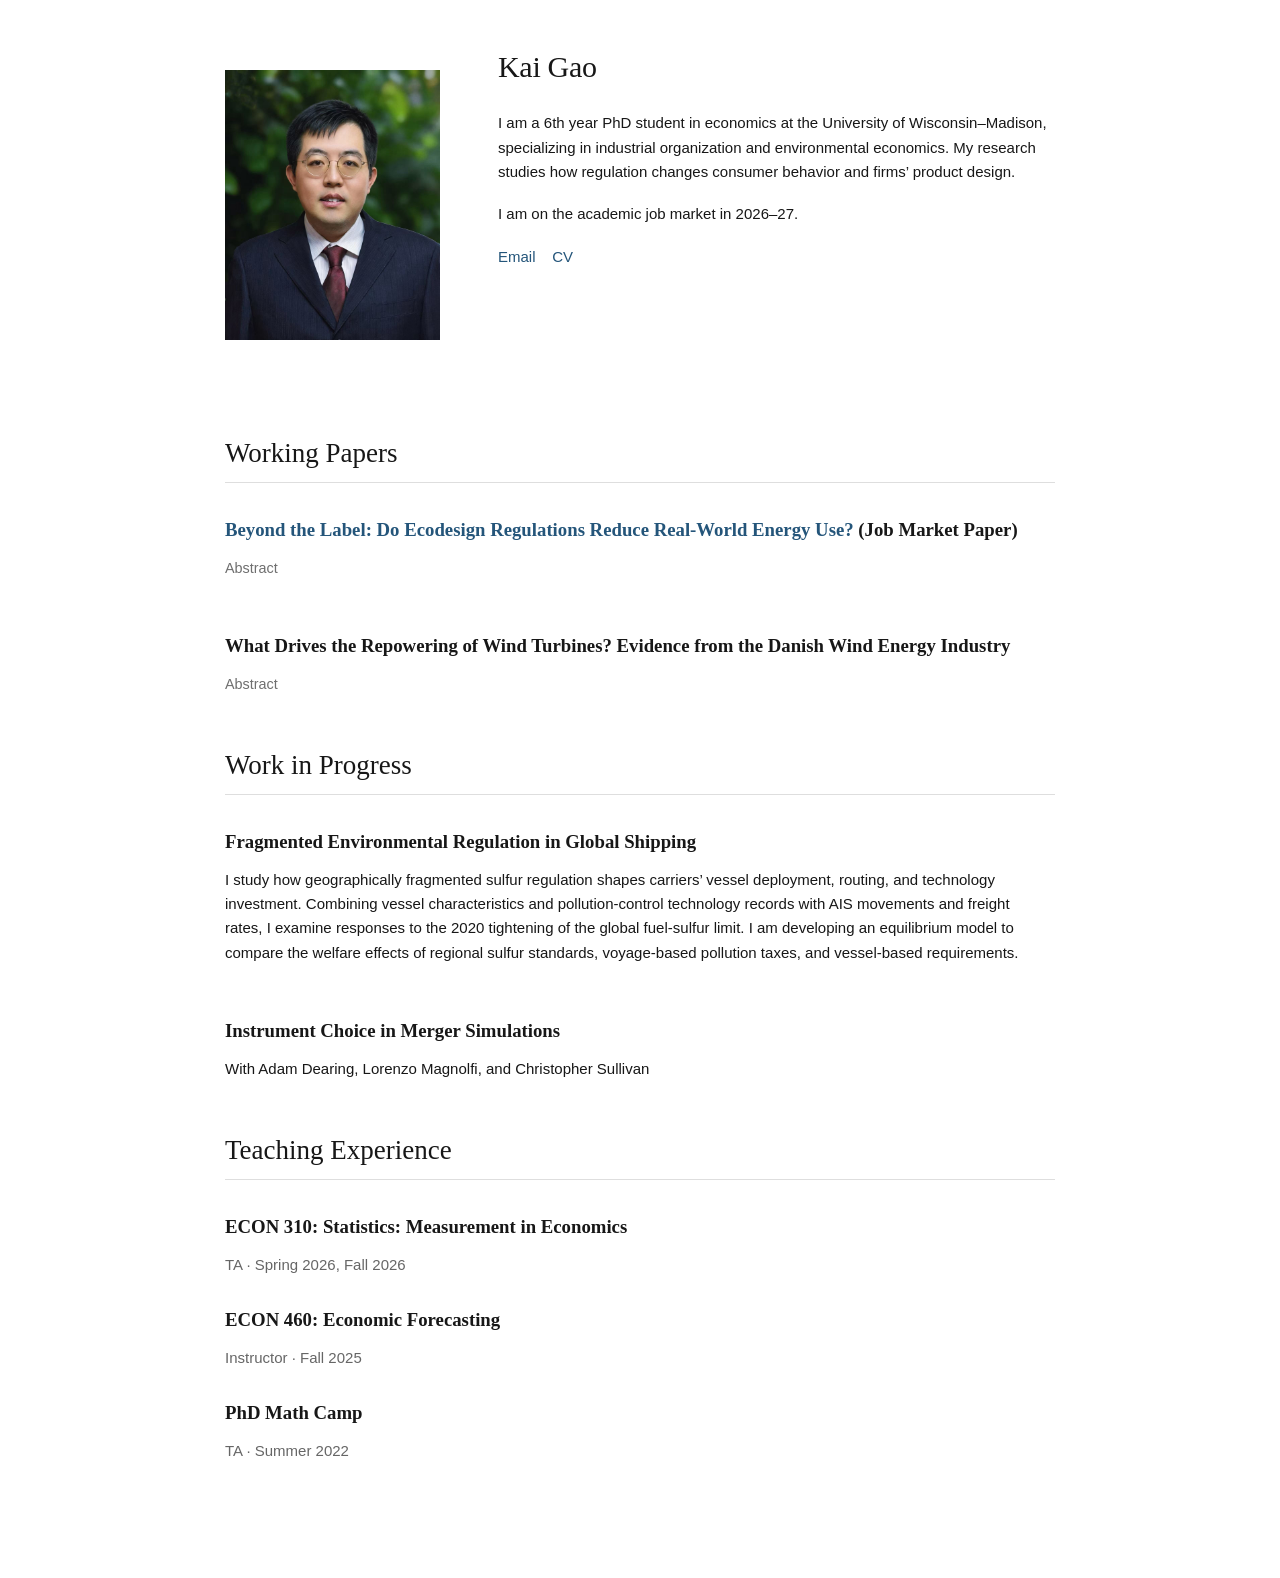
==== commit f7069d10: "Link JMP title directly to paper PDF" ====
--- a/docs/index.html
+++ b/docs/index.html
@@ -66,8 +66,7 @@
 </div>
 <h2 id="working-papers">Working Papers</h2>
 <section id="beyond-the-label-do-ecodesign-regulations-reduce-real-world-energy-use-jmp" class="paper">
-<h3>Beyond the Label: Do Ecodesign Regulations Reduce Real-World Energy Use? (Job Market Paper)</h3>
-<p><a href="files/Gao_JMP.pdf">Paper (PDF)</a></p>
+<h3><a href="files/Gao_JMP.pdf">Beyond the Label: Do Ecodesign Regulations Reduce Real-World Energy Use?</a> (Job Market Paper)</h3>
 <details>
 <summary>
 Abstract
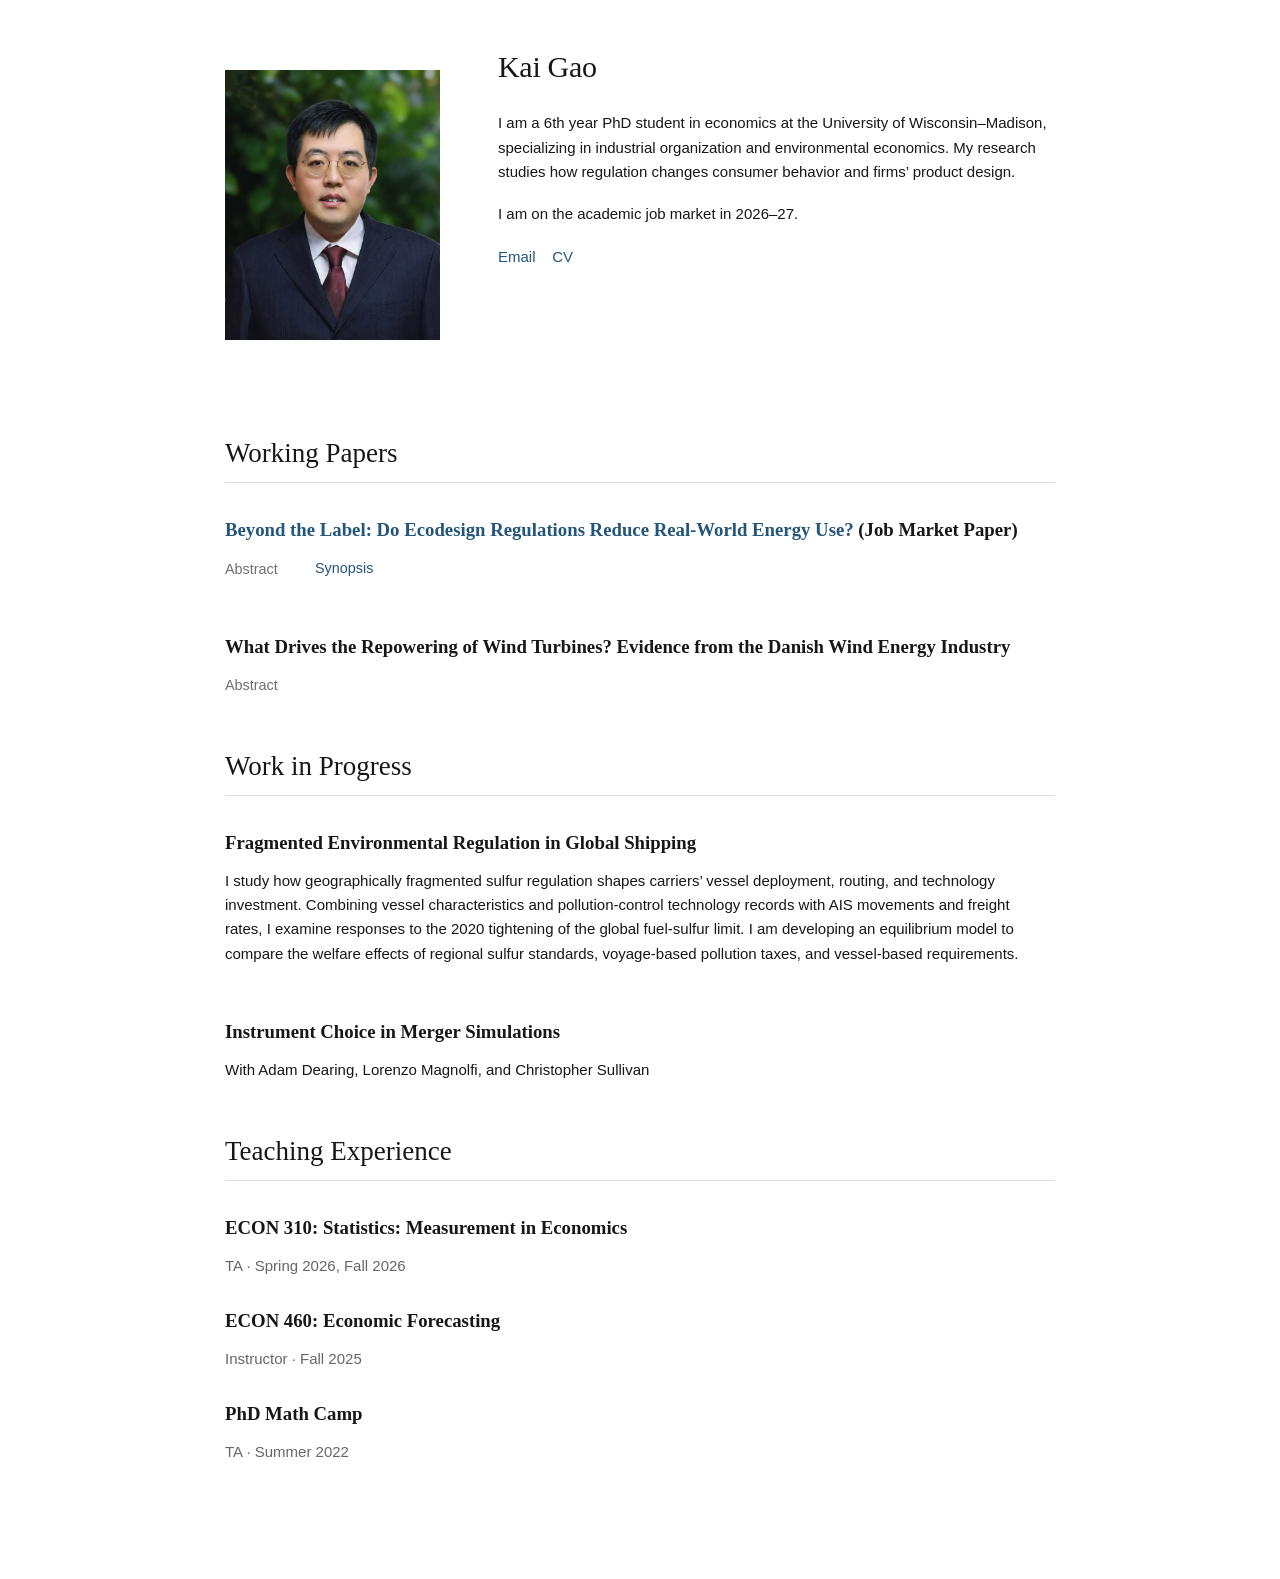
==== commit 54bdafa7: "Add JMP synopsis link beside abstract" ====
--- a/docs/index.html
+++ b/docs/index.html
@@ -67,6 +67,8 @@
 <h2 id="working-papers">Working Papers</h2>
 <section id="beyond-the-label-do-ecodesign-regulations-reduce-real-world-energy-use-jmp" class="paper">
 <h3><a href="files/Gao_JMP.pdf">Beyond the Label: Do Ecodesign Regulations Reduce Real-World Energy Use?</a> (Job Market Paper)</h3>
+<div class="paper-abstract-links">
+<p><a class="synopsis-link" href="files/JMP_synopsis.pdf">Synopsis</a></p>
 <details>
 <summary>
 Abstract
@@ -75,6 +77,7 @@
 This paper studies how ecodesign regulation shapes product design and consumer welfare when compliance is tied to a single operating mode rather than overall use. I examine the German washing machine market following the 2021 EU reform, which rescaled energy labels based on Eco-program efficiency and capped the program’s duration to make Eco washes more convenient for consumers. Combining detailed product and wash-program data with an original household survey, I find that consumers prefer higher energy-efficiency ratings, yet use Eco for only about 10 percent of their wash cycles. Survey responses indicate that many interpret the label as measuring whole-machine efficiency. Meanwhile, firms offer more energy-efficient Eco programs but more energy-intensive Cotton programs. To explain these responses, I develop an equilibrium model of product entry and program design and estimate it using a novel approach combining composite conditional likelihood with Gibbs sampling, obtaining estimates comparable to those from full portfolio likelihood without enumerating each firm’s large portfolio choice set. The estimates indicate that the duration cap shifts households that value cleaning performance toward Cotton programs, as shorter Eco cycles clean less thoroughly. This substitution increases firms’ incentives to offer longer, more energy-intensive Cotton cycles. Counterfactual results indicate that, relative to a no-reform benchmark, the 2021 reform increases electricity consumption by 3.12 percent and reduces consumer welfare by €231.1 million. Broadening the efficiency index to include Cotton programs can further increase consumer surplus and reduce electricity expenditure.
 </p>
 </details>
+</div>
 </section>
 <section id="what-drives-the-repowering-of-wind-turbines-evidence-from-the-danish-wind-energy-industry" class="paper">
 <h3>What Drives the Repowering of Wind Turbines? Evidence from the Danish Wind Energy Industry</h3>
--- a/docs/styles.css
+++ b/docs/styles.css
@@ -357,3 +357,15 @@
     font-size: 1.17rem;
   }
 }
+
+/* Keep the JMP synopsis beside its abstract toggle. */
+.paper-abstract-links {
+  position: relative;
+}
+
+.paper-abstract-links .synopsis-link {
+  position: absolute;
+  top: 0;
+  left: 6rem;
+  font-size: 0.96rem;
+}
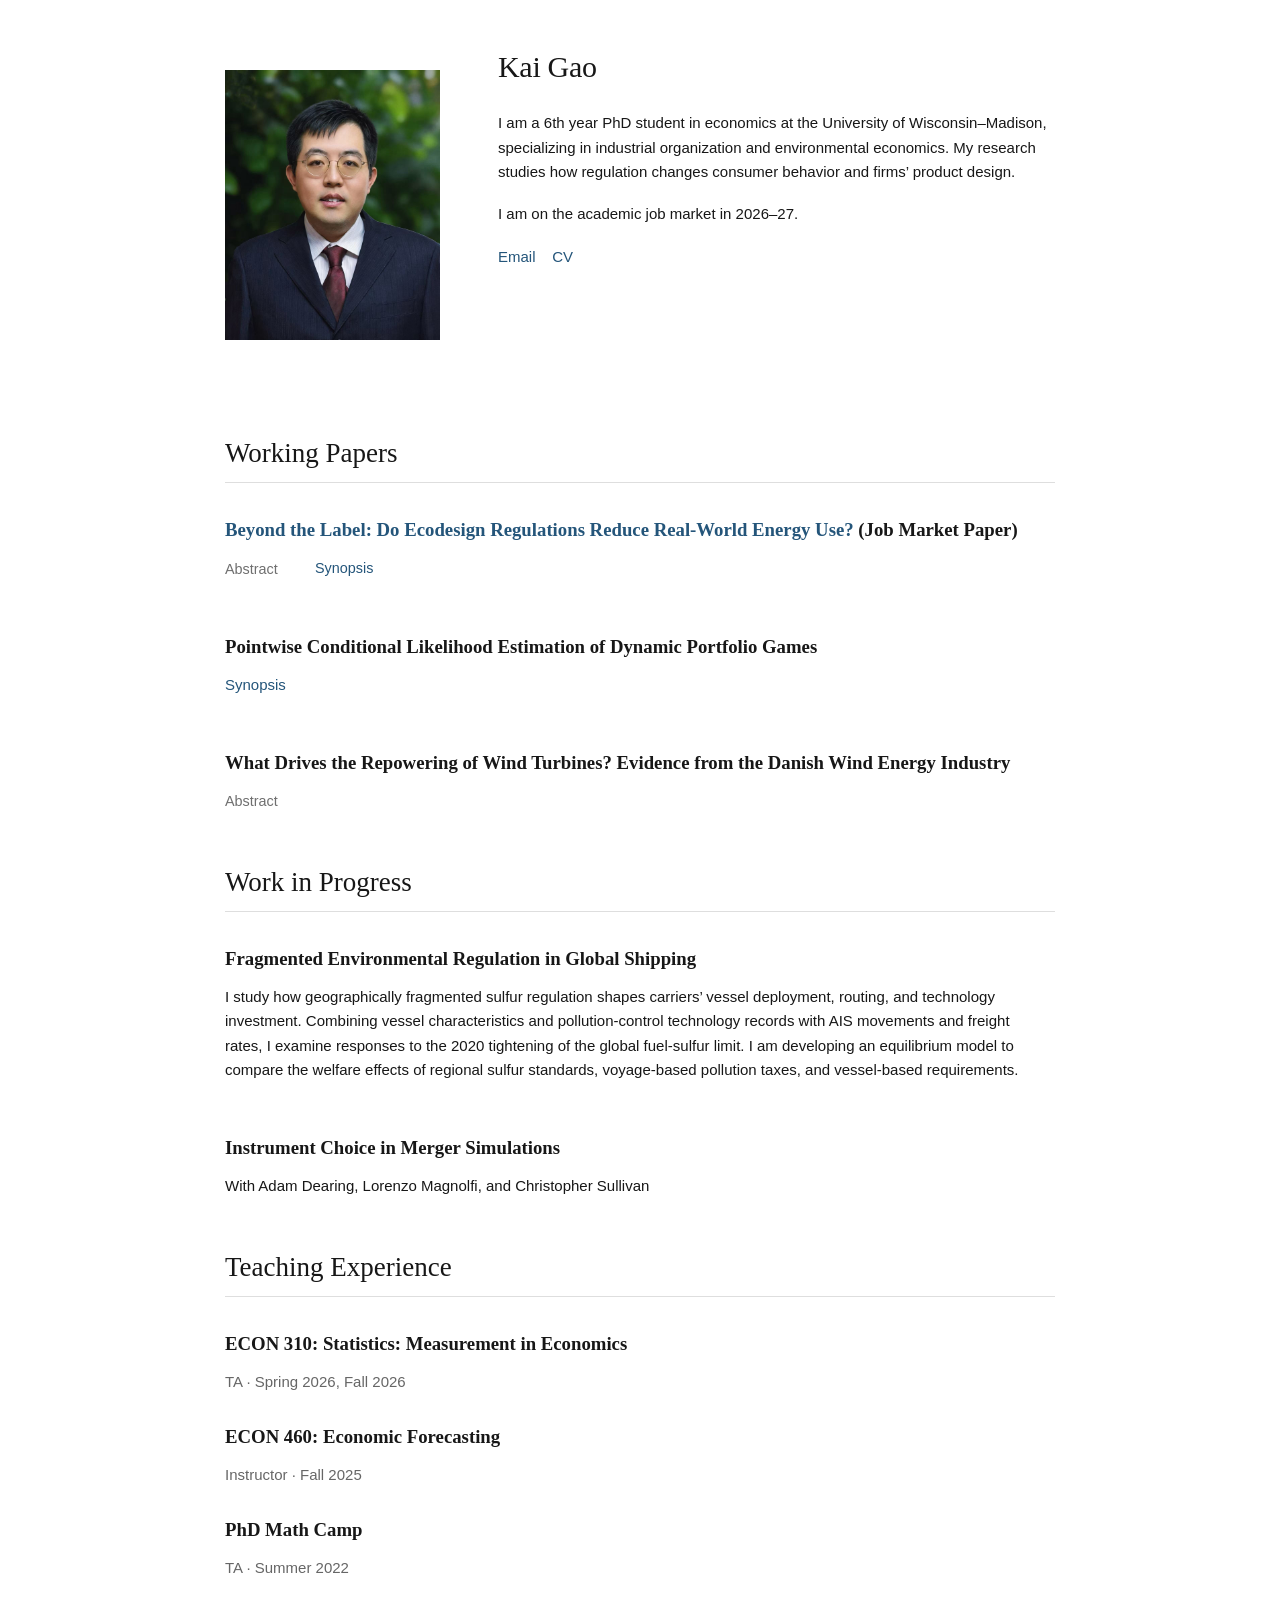
==== commit bdca47f7: "Add dynamic portfolio games working paper and synopsis" ====
--- a/docs/index.html
+++ b/docs/index.html
@@ -78,6 +78,10 @@
 </p>
 </details>
 </div>
+</section>
+<section id="pointwise-conditional-likelihood-estimation-of-dynamic-portfolio-games" class="paper">
+<h3>Pointwise Conditional Likelihood Estimation of Dynamic Portfolio Games</h3>
+<p><a href="files/dynamic_portfolio_games_synopsis.pdf">Synopsis</a></p>
 </section>
 <section id="what-drives-the-repowering-of-wind-turbines-evidence-from-the-danish-wind-energy-industry" class="paper">
 <h3>What Drives the Repowering of Wind Turbines? Evidence from the Danish Wind Energy Industry</h3>
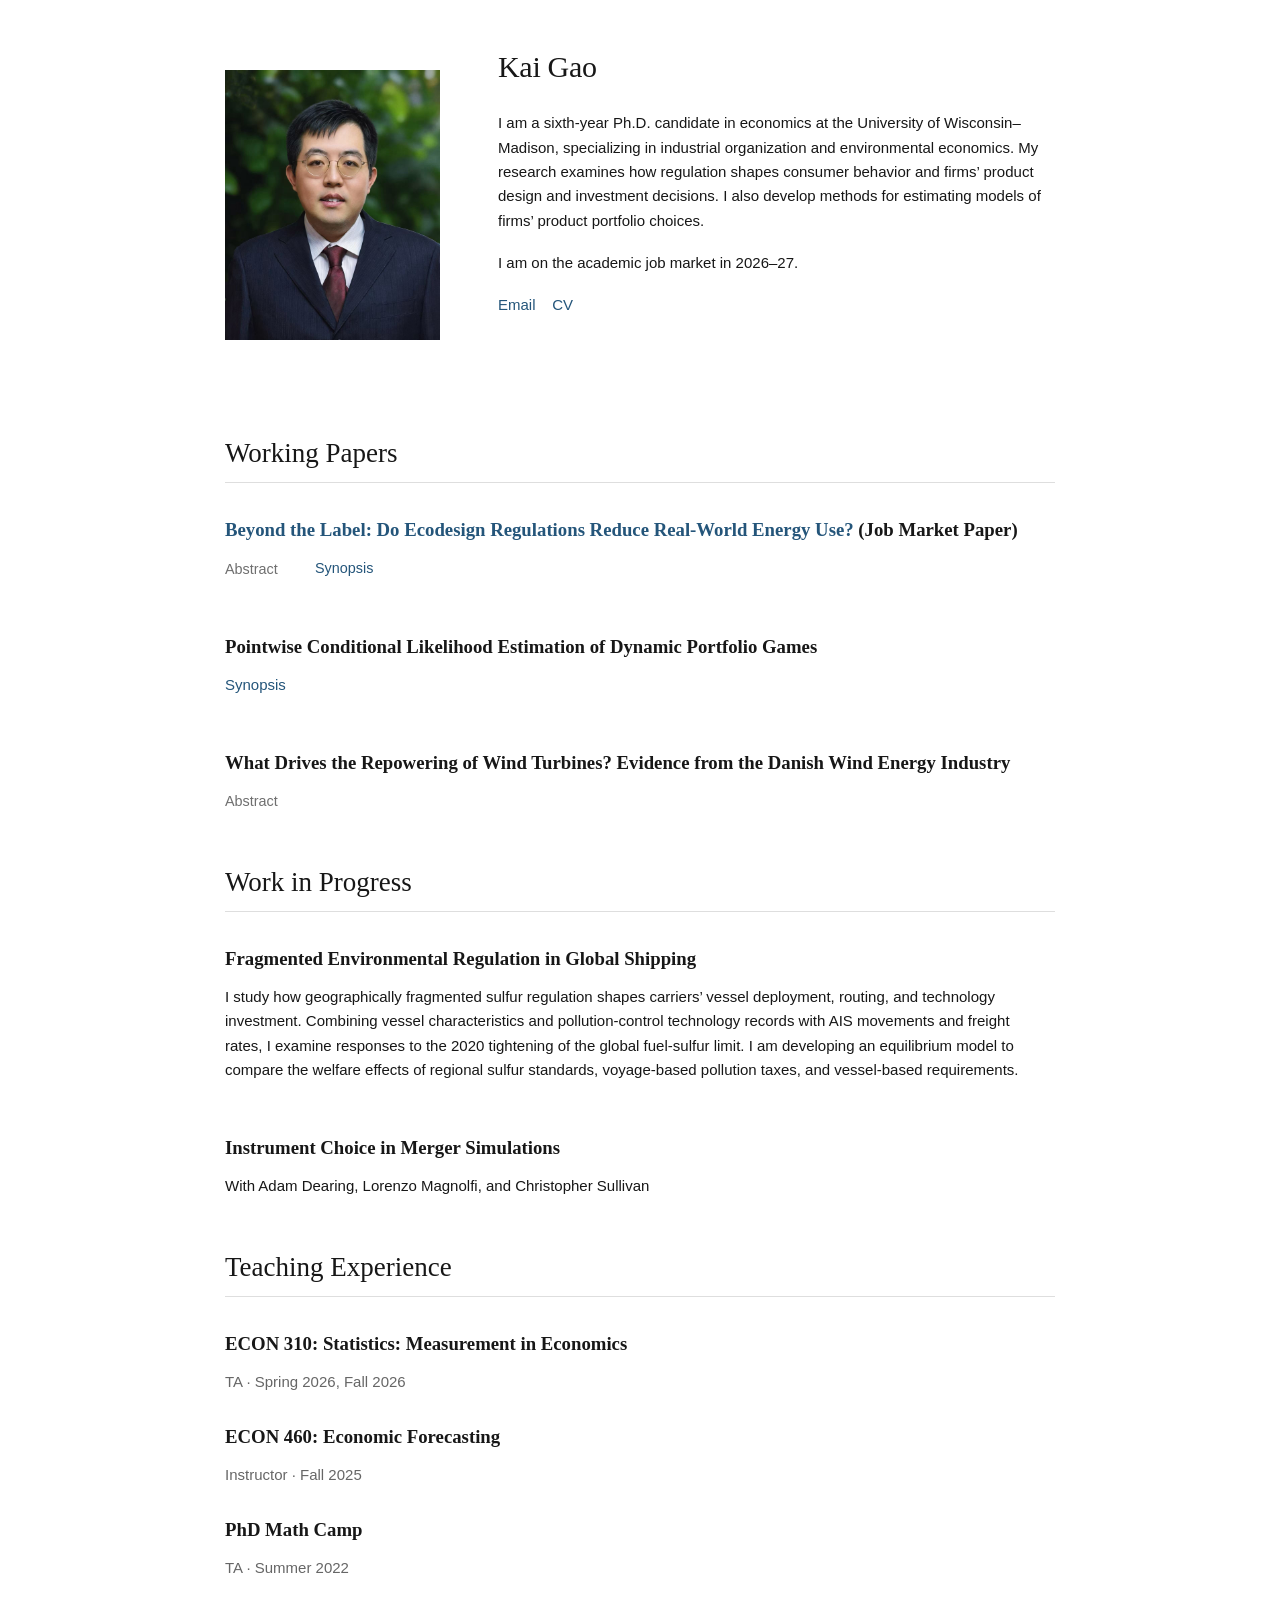
==== commit e8a48f73: "Update introduction to reflect research and estimation methods" ====
--- a/docs/index.html
+++ b/docs/index.html
@@ -59,7 +59,7 @@
 </div>
 <section id="kai-gao" class="hero-copy">
 <h1>Kai Gao</h1>
-<p>I am a 6th year PhD student in economics at the University of Wisconsin–Madison, specializing in industrial organization and environmental economics. My research studies how regulation changes consumer behavior and firms’ product design.</p>
+<p>I am a sixth-year Ph.D. candidate in economics at the University of Wisconsin–Madison, specializing in industrial organization and environmental economics. My research examines how regulation shapes consumer behavior and firms’ product design and investment decisions. I also develop methods for estimating models of firms’ product portfolio choices.</p>
 <p>I am on the academic job market in 2026–27.</p>
 <p><a href="mailto:kgao33@wisc.edu">Email</a> &nbsp;&nbsp; <a href="files/Kai_Gao_CV.pdf">CV</a></p>
 </section>
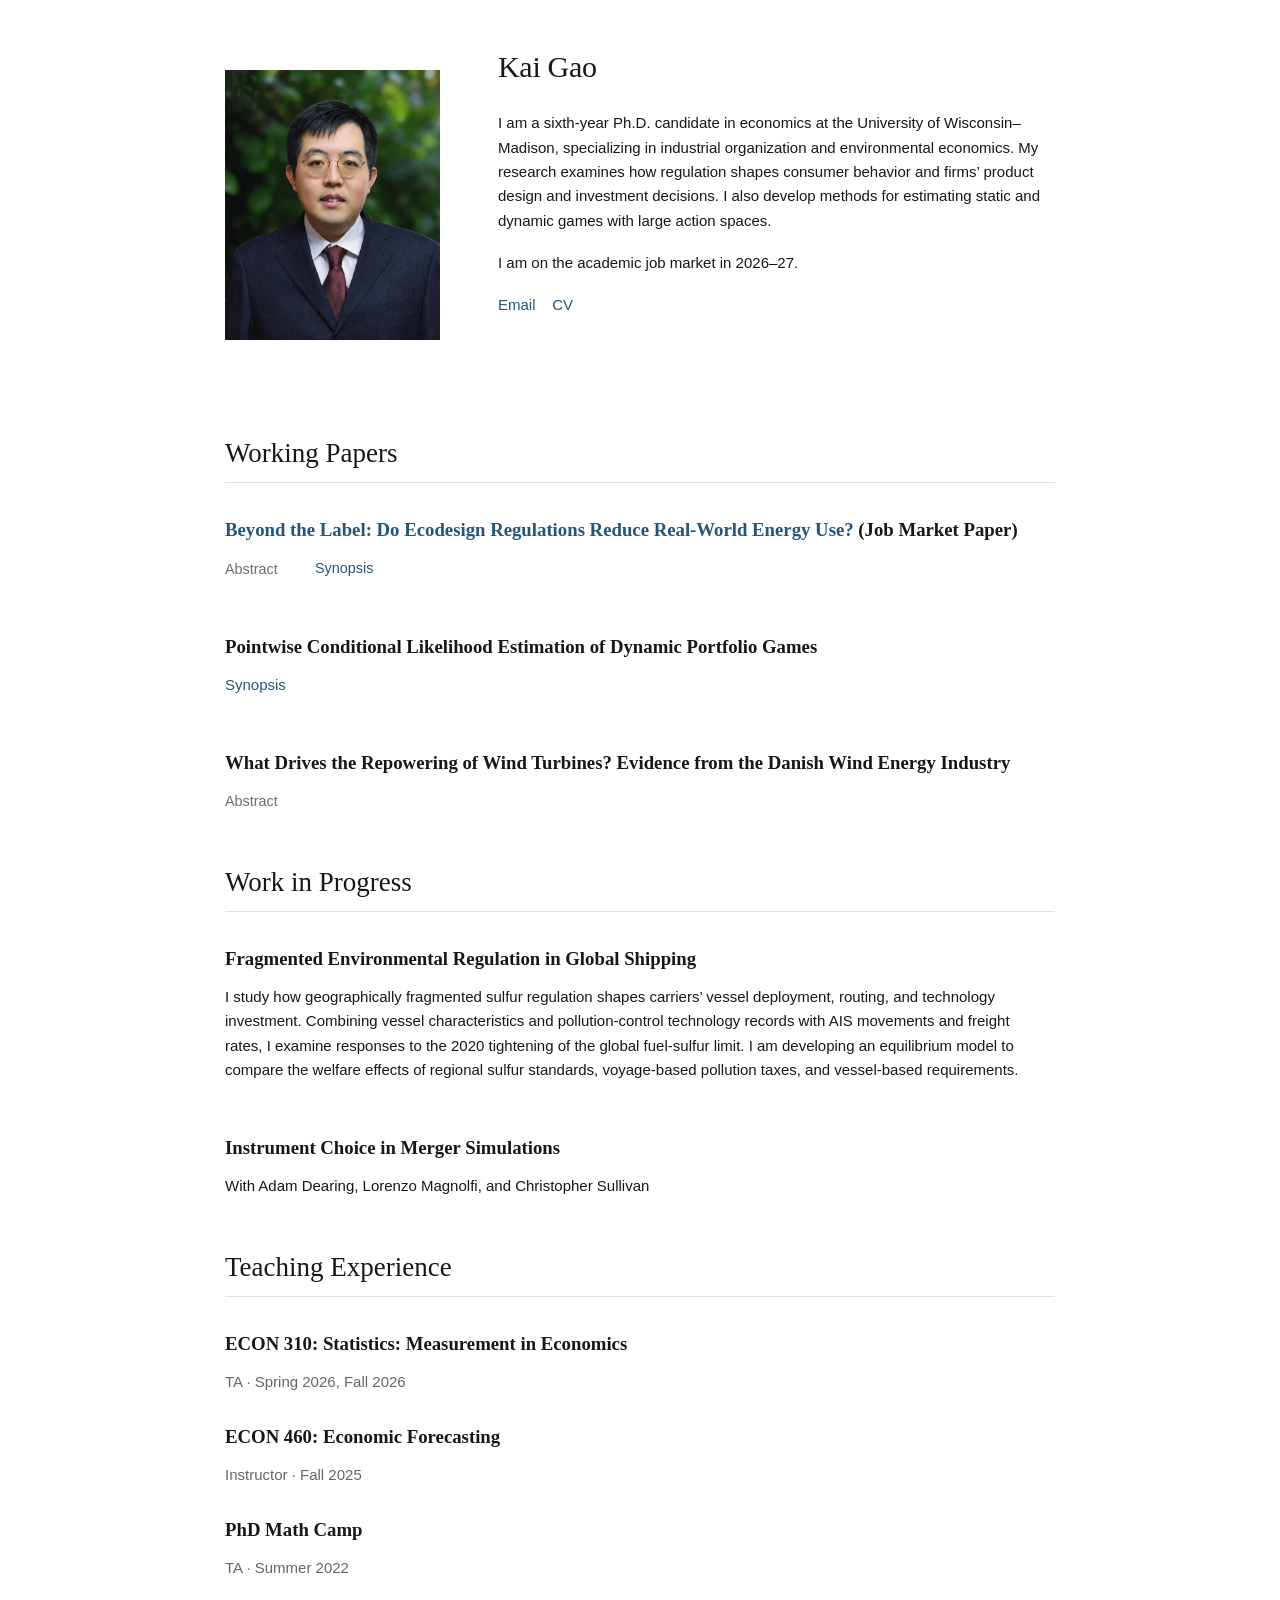
==== commit cca9473d: "Broaden introduction to games with large action spaces" ====
--- a/docs/index.html
+++ b/docs/index.html
@@ -59,7 +59,7 @@
 </div>
 <section id="kai-gao" class="hero-copy">
 <h1>Kai Gao</h1>
-<p>I am a sixth-year Ph.D. candidate in economics at the University of Wisconsin–Madison, specializing in industrial organization and environmental economics. My research examines how regulation shapes consumer behavior and firms’ product design and investment decisions. I also develop methods for estimating models of firms’ product portfolio choices.</p>
+<p>I am a sixth-year Ph.D. candidate in economics at the University of Wisconsin–Madison, specializing in industrial organization and environmental economics. My research examines how regulation shapes consumer behavior and firms’ product design and investment decisions. I also develop methods for estimating static and dynamic games with large action spaces.</p>
 <p>I am on the academic job market in 2026–27.</p>
 <p><a href="mailto:kgao33@wisc.edu">Email</a> &nbsp;&nbsp; <a href="files/Kai_Gao_CV.pdf">CV</a></p>
 </section>
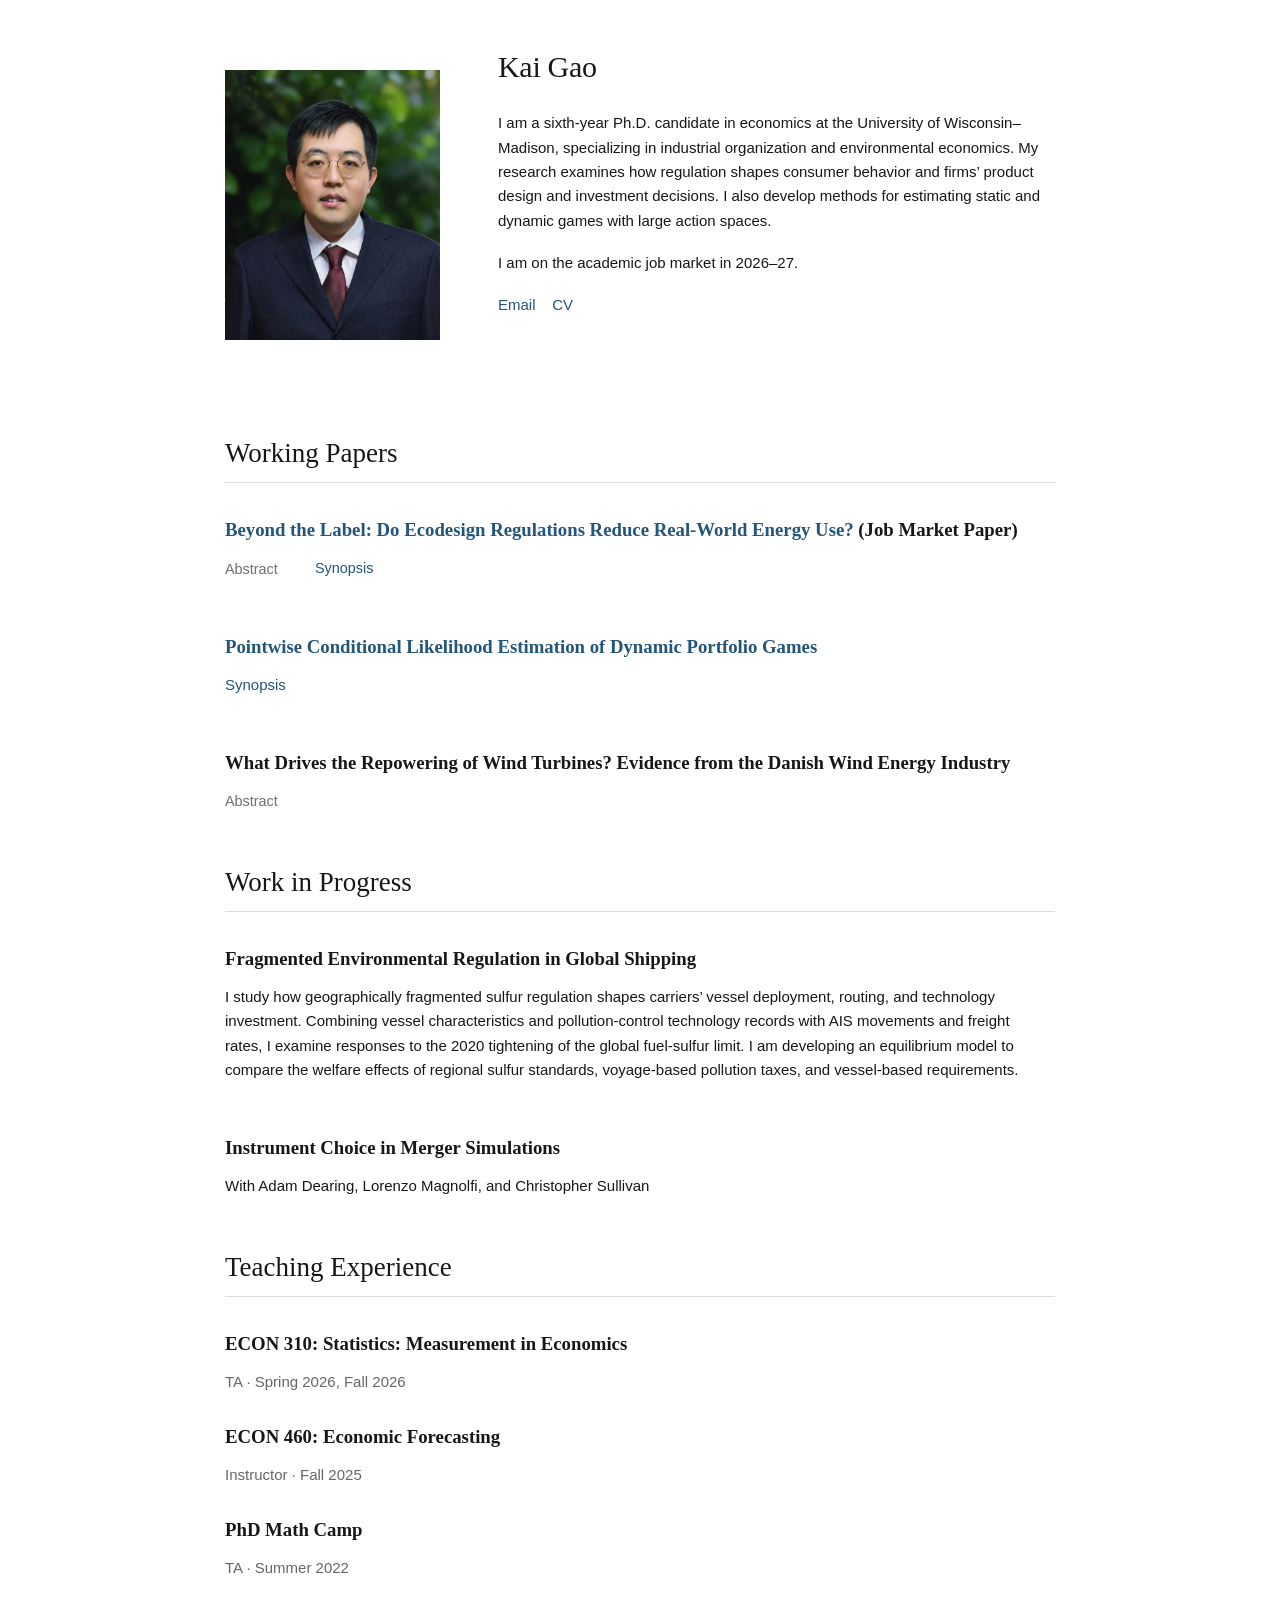
==== commit e0722fa1: "Link dynamic portfolio working paper title to PCCP PDF" ====
--- a/docs/index.html
+++ b/docs/index.html
@@ -80,7 +80,7 @@
 </div>
 </section>
 <section id="pointwise-conditional-likelihood-estimation-of-dynamic-portfolio-games" class="paper">
-<h3>Pointwise Conditional Likelihood Estimation of Dynamic Portfolio Games</h3>
+<h3><a href="files/PCCP.pdf">Pointwise Conditional Likelihood Estimation of Dynamic Portfolio Games</a></h3>
 <p><a href="files/dynamic_portfolio_games_synopsis.pdf">Synopsis</a></p>
 </section>
 <section id="what-drives-the-repowering-of-wind-turbines-evidence-from-the-danish-wind-energy-industry" class="paper">
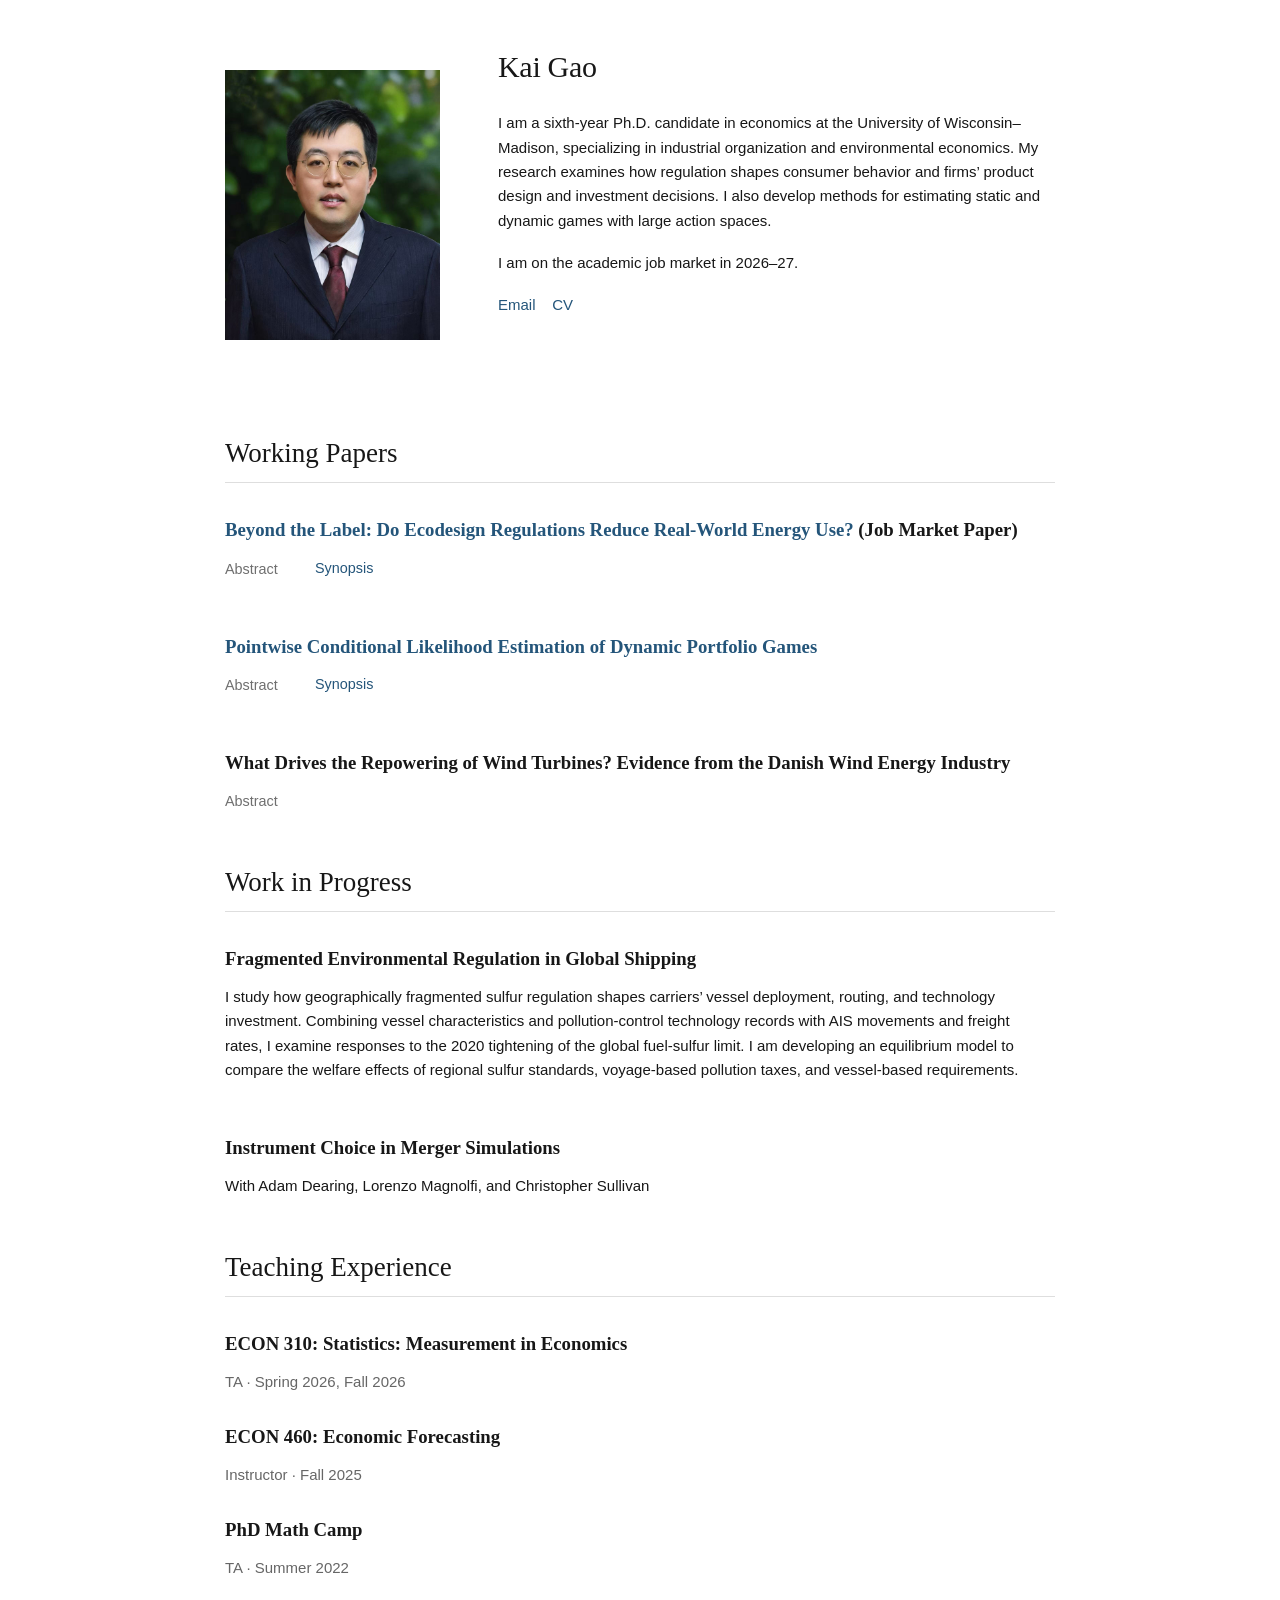
==== commit f85d4b03: "Add PCCP paper abstract beside synopsis" ====
--- a/docs/index.html
+++ b/docs/index.html
@@ -81,7 +81,18 @@
 </section>
 <section id="pointwise-conditional-likelihood-estimation-of-dynamic-portfolio-games" class="paper">
 <h3><a href="files/PCCP.pdf">Pointwise Conditional Likelihood Estimation of Dynamic Portfolio Games</a></h3>
-<p><a href="files/dynamic_portfolio_games_synopsis.pdf">Synopsis</a></p>
+<div class="paper-abstract-links">
+<a class="synopsis-link" href="files/dynamic_portfolio_games_synopsis.pdf">Synopsis</a>
+
+<details>
+<summary>Abstract</summary>
+
+<p>
+A firm choosing a portfolio of products faces an action space that grows exponentially with the number of potential products. I develop a pointwise conditional choice probability (PCCP) estimator for dynamic games of incomplete information with large portfolio action spaces. In addition to conditioning on the public state, the estimator evaluates each product’s choice conditional on the firm’s remaining choices. Under portfolio-level extreme-value shocks, this conditioning avoids portfolio enumeration in the estimation criterion while preserving interactions among decisions. Dynamic policy evaluation uses Gibbs sampling to compute portfolio expectations and thermodynamic integration to recover joint policy entropy. Under the maintained assumptions, PCCP preserves the equilibria and population identified set of the conventional joint-portfolio conditional choice probability (CCP) formulation. In Monte Carlo experiments, PCCP estimates closely track those of the CCP estimator computed by enumeration. An application to washing-machine introductions after the European Union’s energy-label reform accommodates billions of feasible portfolios. I find sharply declining entry costs for the highest efficiency class between 2021 and 2023.
+</p>
+
+</details>
+</div>
 </section>
 <section id="what-drives-the-repowering-of-wind-turbines-evidence-from-the-danish-wind-energy-industry" class="paper">
 <h3>What Drives the Repowering of Wind Turbines? Evidence from the Danish Wind Energy Industry</h3>
